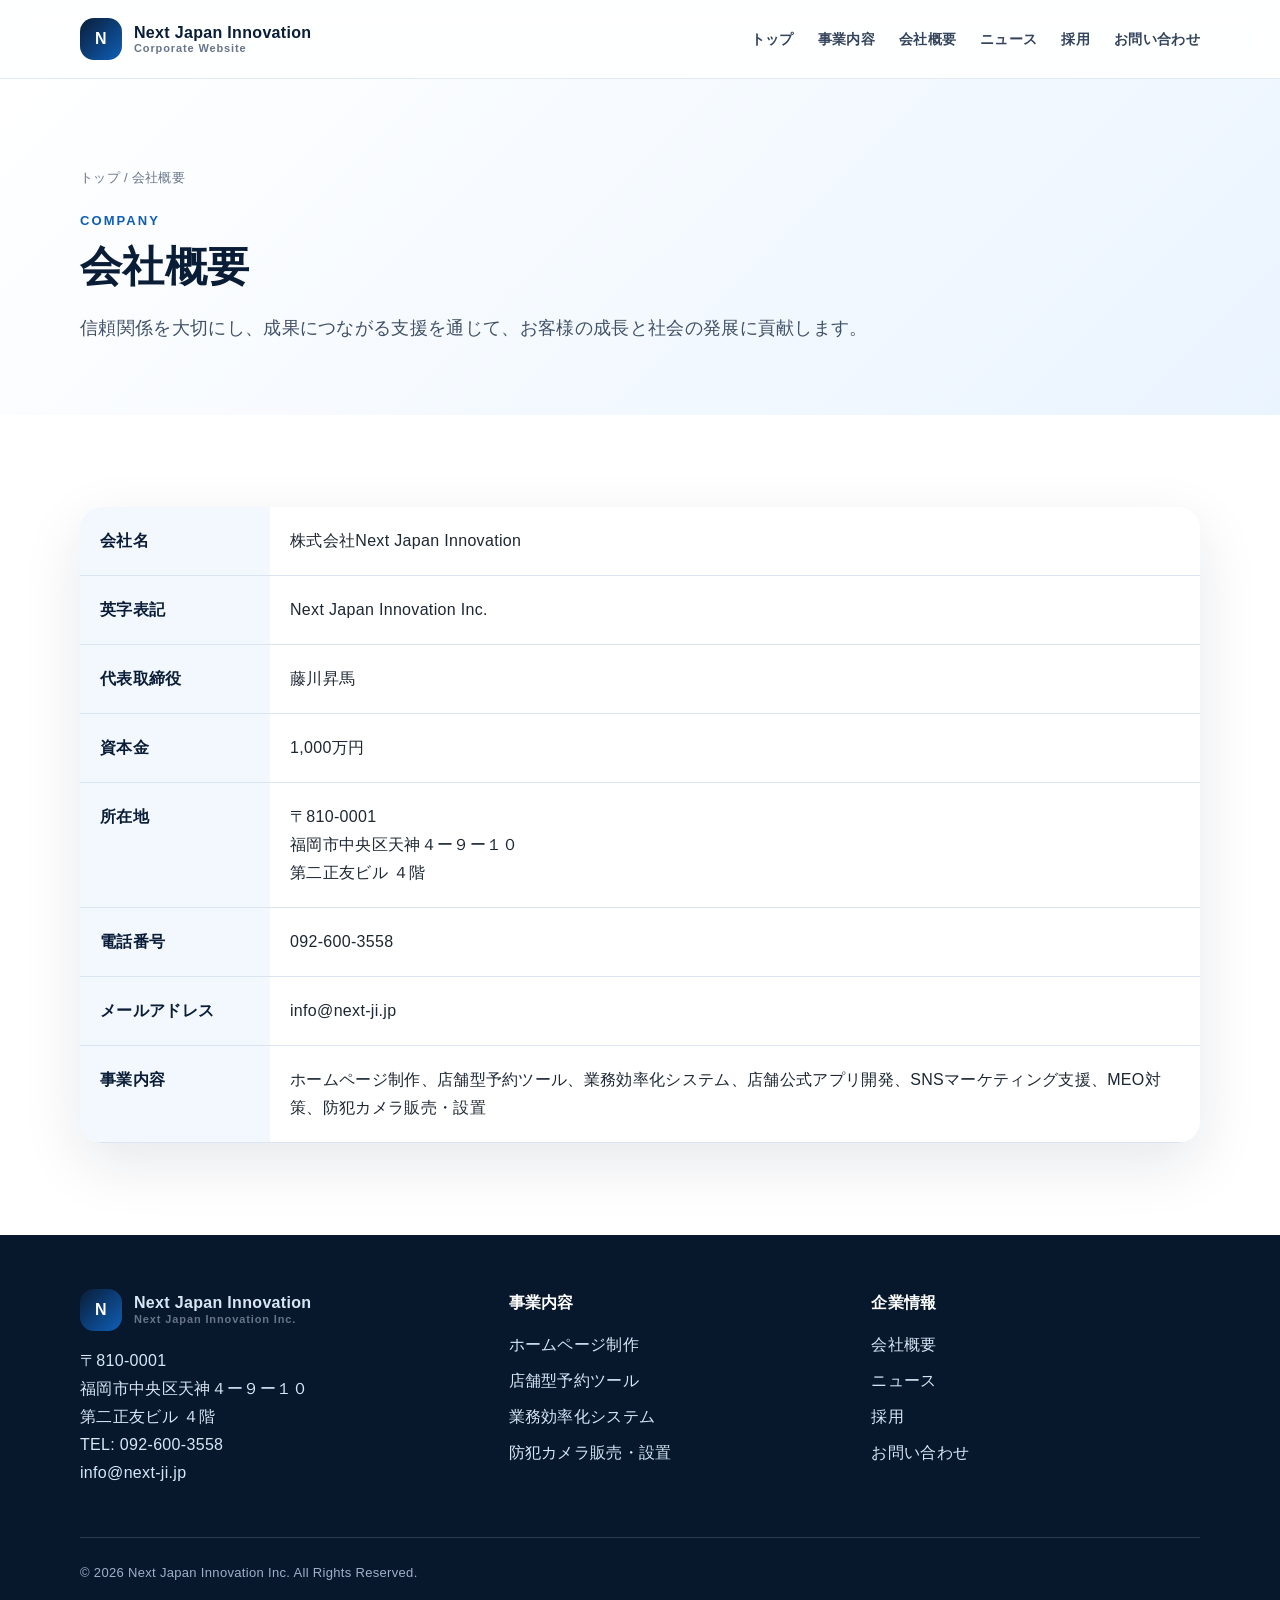
==== company.html @ 7e558f45 "Add files via upload" ====
<!doctype html><html lang="ja"><head><meta charset="utf-8"><meta name="viewport" content="width=device-width, initial-scale=1"><title>会社概要｜株式会社Next Japan Innovation</title><meta name="description" content="株式会社Next Japan Innovationの会社概要。所在地、代表者、資本金、連絡先。"><link rel="stylesheet" href="assets/style.css"></head><body><header class="header"><div class="container header-inner"><a class="logo" href="index.html"><span class="logo-mark">N</span><span>Next Japan Innovation<small>Corporate Website</small></span></a><nav class="nav"><a href="index.html">トップ</a><a href="services.html">事業内容</a><a href="company.html">会社概要</a><a href="news.html">ニュース</a><a href="recruit.html">採用</a><a href="contact.html">お問い合わせ</a></nav><button class="menu-btn">MENU</button></div></header><main>
<section class="page-hero"><div class="container"><div class="breadcrumb">トップ / 会社概要</div><p class="eyebrow">Company</p><h1 class="section-title">会社概要</h1><p class="lead">信頼関係を大切にし、成果につながる支援を通じて、お客様の成長と社会の発展に貢献します。</p></div></section>
<section class="section white"><div class="container"><table class="company-table"><tr><th>会社名</th><td>株式会社Next Japan Innovation</td></tr><tr><th>英字表記</th><td>Next Japan Innovation Inc.</td></tr><tr><th>代表取締役</th><td>藤川昇馬</td></tr><tr><th>資本金</th><td>1,000万円</td></tr><tr><th>所在地</th><td>〒810-0001<br>福岡市中央区天神４ー９ー１０<br>第二正友ビル ４階</td></tr><tr><th>電話番号</th><td>092-600-3558</td></tr><tr><th>メールアドレス</th><td>info@next-ji.jp</td></tr><tr><th>事業内容</th><td>ホームページ制作、店舗型予約ツール、業務効率化システム、店舗公式アプリ開発、SNSマーケティング支援、MEO対策、防犯カメラ販売・設置</td></tr></table></div></section>
</main><footer class="footer"><div class="container"><div class="footer-grid"><div><a class="logo" href="index.html"><span class="logo-mark">N</span><span>Next Japan Innovation<small>Next Japan Innovation Inc.</small></span></a><p>〒810-0001<br>福岡市中央区天神４ー９ー１０<br>第二正友ビル ４階<br>TEL: 092-600-3558<br>info@next-ji.jp</p></div><div><h4>事業内容</h4><ul><li><a href="services.html">ホームページ制作</a></li><li><a href="services.html">店舗型予約ツール</a></li><li><a href="services.html">業務効率化システム</a></li><li><a href="services.html">防犯カメラ販売・設置</a></li></ul></div><div><h4>企業情報</h4><ul><li><a href="company.html">会社概要</a></li><li><a href="news.html">ニュース</a></li><li><a href="recruit.html">採用</a></li><li><a href="contact.html">お問い合わせ</a></li></ul></div></div><div class="copyright">© 2026 Next Japan Innovation Inc. All Rights Reserved.</div></div></footer><script src="assets/script.js"></script></body></html>
---- assets/style.css ----
:root{
  --navy:#0a1d37;
  --blue:#0f5fb8;
  --sky:#eaf4ff;
  --text:#1d2733;
  --muted:#677489;
  --line:#dbe5f2;
  --white:#fff;
  --bg:#f7faff;
  --shadow:0 20px 60px rgba(10,29,55,.10);
  --radius:22px;
}
*{box-sizing:border-box}
html{scroll-behavior:smooth}
body{margin:0;font-family:-apple-system,BlinkMacSystemFont,"Noto Sans JP","Hiragino Sans","Yu Gothic",Meiryo,sans-serif;color:var(--text);background:var(--bg);line-height:1.75;letter-spacing:.02em}
a{color:inherit;text-decoration:none}img{max-width:100%;display:block}.container{width:min(1120px,calc(100% - 40px));margin:auto}.eyebrow{font-size:13px;font-weight:800;letter-spacing:.16em;text-transform:uppercase;color:var(--blue);margin:0 0 8px}.section-title{font-size:clamp(28px,4vw,42px);line-height:1.25;margin:0;color:var(--navy)}.lead{font-size:clamp(16px,2vw,18px);color:#405066;margin:20px 0 0}.btn{display:inline-flex;align-items:center;gap:10px;padding:14px 22px;border-radius:999px;font-weight:800;background:var(--navy);color:#fff;box-shadow:0 10px 30px rgba(10,29,55,.18);transition:.2s}.btn:hover{transform:translateY(-2px);box-shadow:0 14px 36px rgba(10,29,55,.24)}.btn.secondary{background:#fff;color:var(--navy);border:1px solid var(--line);box-shadow:none}.header{position:sticky;top:0;z-index:50;background:rgba(255,255,255,.88);backdrop-filter:blur(14px);border-bottom:1px solid rgba(219,229,242,.8)}.header-inner{height:78px;display:flex;align-items:center;justify-content:space-between}.logo{display:flex;align-items:center;gap:12px;font-weight:900;color:var(--navy);line-height:1.2}.logo-mark{width:42px;height:42px;border-radius:14px;background:linear-gradient(135deg,var(--navy),var(--blue));display:grid;place-items:center;color:#fff;font-weight:900}.logo small{display:block;color:var(--muted);font-size:11px;font-weight:700;letter-spacing:.08em}.nav{display:flex;align-items:center;gap:24px;font-size:14px;font-weight:800;color:#33445c}.nav a:hover{color:var(--blue)}.menu-btn{display:none;border:0;background:var(--navy);color:#fff;border-radius:12px;padding:10px 12px;font-weight:800}.hero{position:relative;overflow:hidden;background:radial-gradient(circle at 75% 10%,#d6ebff,transparent 34%),linear-gradient(120deg,#fff 0%,#f3f9ff 58%,#eaf4ff 100%)}.hero .container{min-height:680px;display:grid;grid-template-columns:1.05fr .95fr;align-items:center;gap:54px;padding:80px 0}.hero h1{font-size:clamp(38px,6vw,70px);line-height:1.08;margin:0;color:var(--navy);letter-spacing:.01em}.hero h1 span{color:var(--blue)}.hero-copy{font-size:18px;color:#405066;margin:24px 0 34px}.hero-actions{display:flex;gap:14px;flex-wrap:wrap}.hero-card{position:relative;min-height:430px;border-radius:34px;background:linear-gradient(145deg,rgba(255,255,255,.94),rgba(235,245,255,.9));border:1px solid rgba(255,255,255,.8);box-shadow:var(--shadow);padding:28px;overflow:hidden}.hero-card:before{content:"";position:absolute;right:-80px;top:-80px;width:260px;height:260px;border-radius:50%;background:linear-gradient(135deg,#83c7ff,#0f5fb8);opacity:.28}.hero-grid{position:relative;display:grid;grid-template-columns:1fr 1fr;gap:14px}.metric{background:#fff;border:1px solid var(--line);border-radius:20px;padding:20px;min-height:132px}.metric strong{display:block;font-size:30px;color:var(--navy);line-height:1}.metric span{display:block;margin-top:10px;color:var(--muted);font-size:13px}.visual-panel{position:absolute;left:28px;right:28px;bottom:28px;background:var(--navy);color:#fff;border-radius:24px;padding:22px}.visual-panel b{display:block;font-size:20px}.visual-panel p{margin:8px 0 0;color:#c8d8eb;font-size:14px}.section{padding:92px 0}.section.white{background:#fff}.two-col{display:grid;grid-template-columns:.9fr 1.1fr;gap:54px;align-items:start}.cards{display:grid;grid-template-columns:repeat(3,1fr);gap:20px;margin-top:38px}.card{background:#fff;border:1px solid var(--line);border-radius:var(--radius);padding:26px;box-shadow:0 12px 36px rgba(10,29,55,.06)}.card .icon{width:48px;height:48px;border-radius:16px;background:var(--sky);color:var(--blue);display:grid;place-items:center;font-weight:900;margin-bottom:18px}.card h3{margin:0 0 10px;color:var(--navy);font-size:20px}.card p{margin:0;color:#506078;font-size:15px}.card ul{padding-left:18px;margin:16px 0 0;color:#506078;font-size:14px}.service-card{display:flex;flex-direction:column;gap:16px}.service-top{height:152px;border-radius:18px;background:linear-gradient(135deg,#eaf4ff,#ffffff);border:1px solid var(--line);display:grid;place-items:center;color:var(--blue);font-size:42px;font-weight:900}.feature-list{display:grid;gap:16px;margin-top:28px}.feature{display:flex;gap:16px;background:#fff;border:1px solid var(--line);border-radius:18px;padding:18px}.check{flex:0 0 28px;width:28px;height:28px;border-radius:50%;background:var(--blue);color:#fff;display:grid;place-items:center;font-weight:900}.news-list{margin-top:34px;border-top:1px solid var(--line)}.news-item{display:grid;grid-template-columns:150px 120px 1fr;gap:18px;padding:22px 0;border-bottom:1px solid var(--line);align-items:center}.tag{display:inline-flex;justify-content:center;border:1px solid var(--line);border-radius:999px;padding:5px 12px;color:var(--blue);font-weight:800;font-size:12px}.company-table{width:100%;border-collapse:collapse;background:#fff;border-radius:var(--radius);overflow:hidden;box-shadow:var(--shadow)}.company-table th,.company-table td{padding:20px;border-bottom:1px solid var(--line);text-align:left;vertical-align:top}.company-table th{width:190px;background:#f3f8ff;color:var(--navy)}.cta{background:linear-gradient(135deg,var(--navy),#123f70);color:#fff;border-radius:34px;padding:50px;display:grid;grid-template-columns:1.4fr .6fr;gap:24px;align-items:center}.cta h2{margin:0;font-size:clamp(26px,4vw,40px);line-height:1.3}.cta p{margin:14px 0 0;color:#d7e5f5}.footer{background:#07182d;color:#d9e6f6;padding:54px 0 28px}.footer-grid{display:grid;grid-template-columns:1.2fr 1fr 1fr;gap:34px}.footer h4{color:#fff;margin:0 0 14px}.footer ul{list-style:none;padding:0;margin:0;display:grid;gap:8px}.footer a{color:#d9e6f6}.copyright{border-top:1px solid rgba(255,255,255,.14);margin-top:34px;padding-top:24px;color:#9db1c9;font-size:13px}.page-hero{background:linear-gradient(135deg,#fff,#eaf4ff);padding:88px 0 70px}.breadcrumb{font-size:13px;color:var(--muted);margin-bottom:20px}.form{background:#fff;border:1px solid var(--line);border-radius:var(--radius);padding:30px;box-shadow:var(--shadow)}.form-grid{display:grid;gap:18px}.field label{display:block;font-weight:800;margin-bottom:8px;color:var(--navy)}.field input,.field textarea,.field select{width:100%;border:1px solid var(--line);border-radius:14px;padding:14px 16px;font:inherit;background:#fbfdff}.field textarea{min-height:160px;resize:vertical}.submit{border:0;cursor:pointer}.notice{background:#fff8e6;border:1px solid #f3d488;border-radius:16px;padding:16px;color:#6d5300}.recruit-box{background:#fff;border:1px solid var(--line);border-radius:var(--radius);padding:30px;box-shadow:var(--shadow)}
@media(max-width:900px){.nav{display:none;position:absolute;left:20px;right:20px;top:78px;background:#fff;border:1px solid var(--line);border-radius:18px;padding:20px;box-shadow:var(--shadow);flex-direction:column;align-items:flex-start}.nav.open{display:flex}.menu-btn{display:block}.hero .container,.two-col,.cta{grid-template-columns:1fr}.hero .container{min-height:auto;padding:54px 0}.cards{grid-template-columns:1fr}.news-item{grid-template-columns:1fr;gap:8px}.footer-grid{grid-template-columns:1fr}.company-table th,.company-table td{display:block;width:100%}.company-table th{border-bottom:0}.cta{padding:34px}.hero-card{min-height:500px}.header-inner{height:72px}.nav{top:72px}}
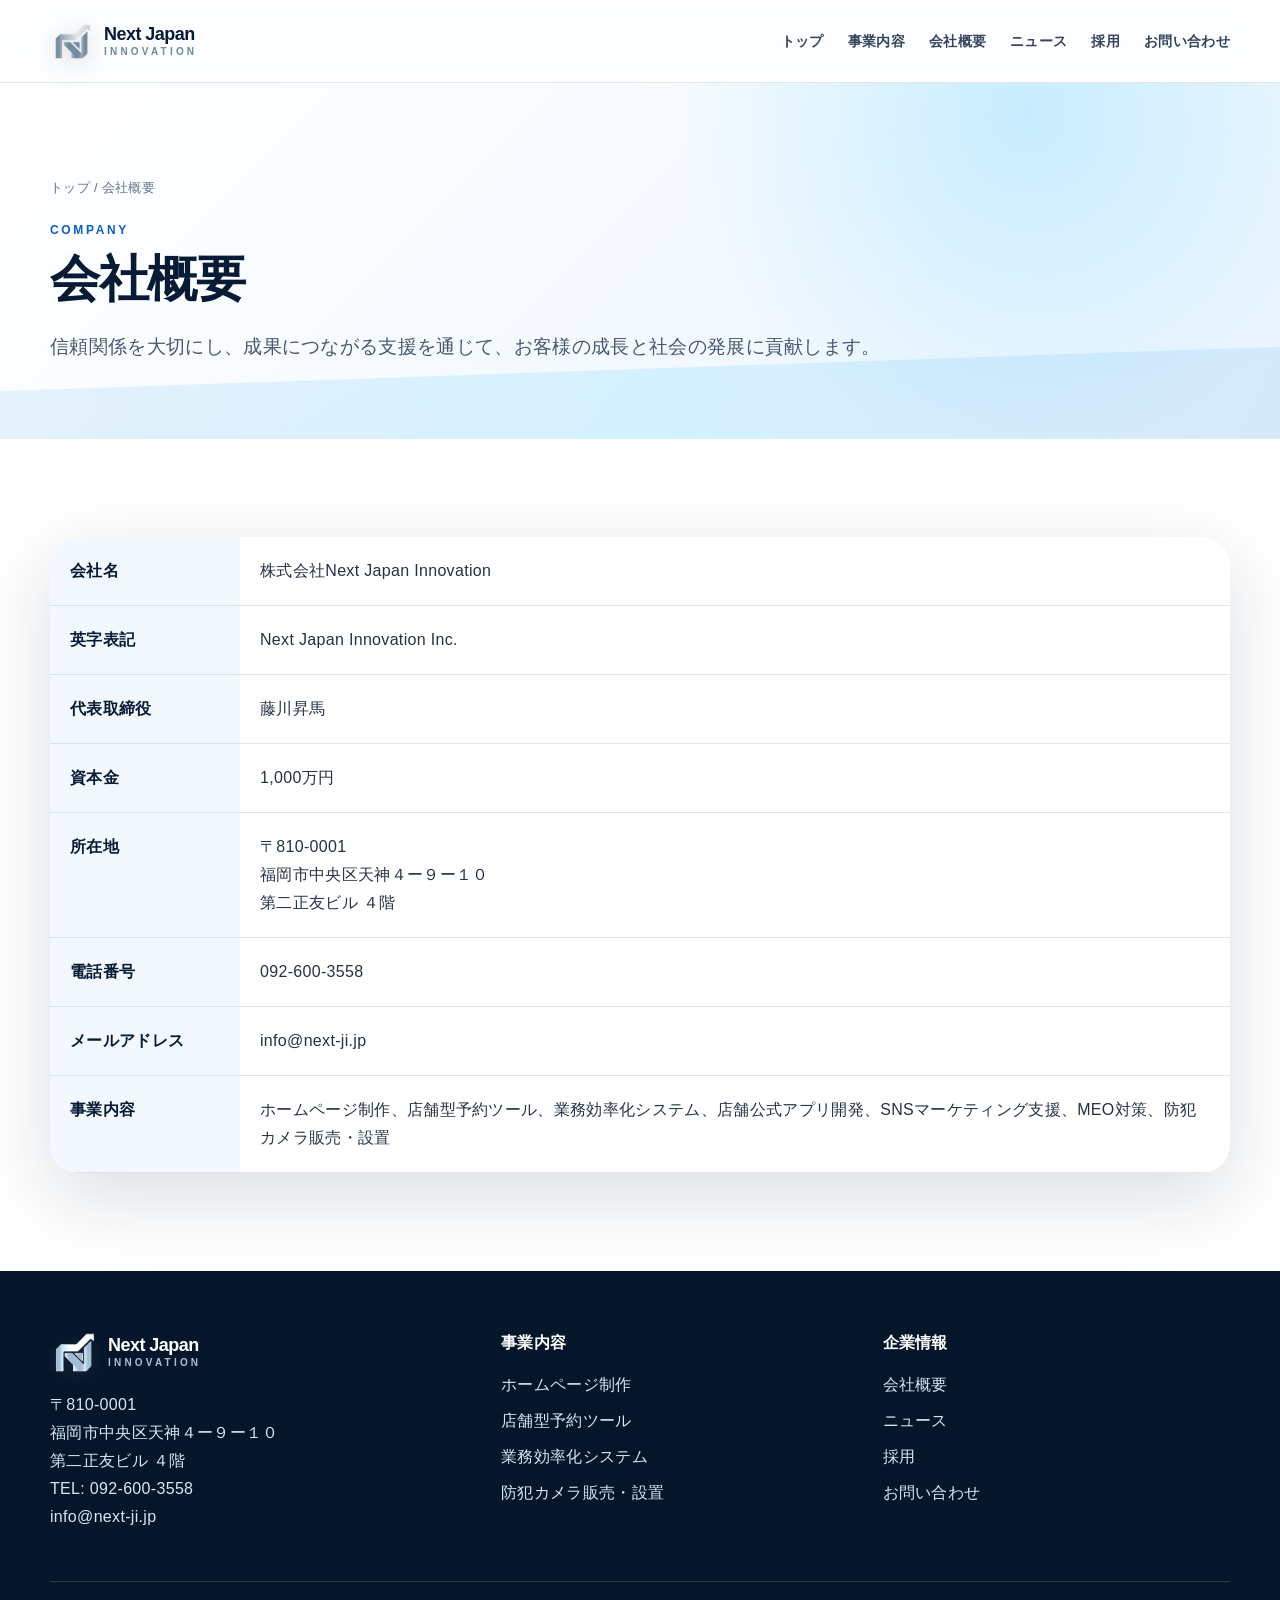
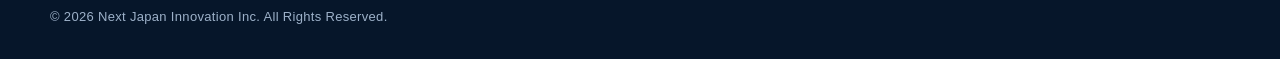
==== commit 65124be8: "Add files via upload" ====
--- a/company.html
+++ b/company.html
@@ -1,4 +1,4 @@
-<!doctype html><html lang="ja"><head><meta charset="utf-8"><meta name="viewport" content="width=device-width, initial-scale=1"><title>会社概要｜株式会社Next Japan Innovation</title><meta name="description" content="株式会社Next Japan Innovationの会社概要。所在地、代表者、資本金、連絡先。"><link rel="stylesheet" href="assets/style.css"></head><body><header class="header"><div class="container header-inner"><a class="logo" href="index.html"><span class="logo-mark">N</span><span>Next Japan Innovation<small>Corporate Website</small></span></a><nav class="nav"><a href="index.html">トップ</a><a href="services.html">事業内容</a><a href="company.html">会社概要</a><a href="news.html">ニュース</a><a href="recruit.html">採用</a><a href="contact.html">お問い合わせ</a></nav><button class="menu-btn">MENU</button></div></header><main>
+<!doctype html><html lang="ja"><head><meta charset="utf-8"><meta name="viewport" content="width=device-width, initial-scale=1"><title>会社概要｜株式会社Next Japan Innovation</title><meta name="description" content="株式会社Next Japan Innovationの会社概要。所在地、代表者、資本金、連絡先。"><link rel="stylesheet" href="assets/style.css"></head><body><header class="header"><div class="container header-inner"><a class="logo" href="index.html" aria-label="Next Japan Innovation"><img class="logo-img" src="assets/nextji-mark.png" alt=""><span class="brand-name">Next Japan<small>INNOVATION</small></span></a><nav class="nav"><a href="index.html">トップ</a><a href="services.html">事業内容</a><a href="company.html">会社概要</a><a href="news.html">ニュース</a><a href="recruit.html">採用</a><a href="contact.html">お問い合わせ</a></nav><button class="menu-btn">MENU</button></div></header><main>
 <section class="page-hero"><div class="container"><div class="breadcrumb">トップ / 会社概要</div><p class="eyebrow">Company</p><h1 class="section-title">会社概要</h1><p class="lead">信頼関係を大切にし、成果につながる支援を通じて、お客様の成長と社会の発展に貢献します。</p></div></section>
 <section class="section white"><div class="container"><table class="company-table"><tr><th>会社名</th><td>株式会社Next Japan Innovation</td></tr><tr><th>英字表記</th><td>Next Japan Innovation Inc.</td></tr><tr><th>代表取締役</th><td>藤川昇馬</td></tr><tr><th>資本金</th><td>1,000万円</td></tr><tr><th>所在地</th><td>〒810-0001<br>福岡市中央区天神４ー９ー１０<br>第二正友ビル ４階</td></tr><tr><th>電話番号</th><td>092-600-3558</td></tr><tr><th>メールアドレス</th><td>info@next-ji.jp</td></tr><tr><th>事業内容</th><td>ホームページ制作、店舗型予約ツール、業務効率化システム、店舗公式アプリ開発、SNSマーケティング支援、MEO対策、防犯カメラ販売・設置</td></tr></table></div></section>
-</main><footer class="footer"><div class="container"><div class="footer-grid"><div><a class="logo" href="index.html"><span class="logo-mark">N</span><span>Next Japan Innovation<small>Next Japan Innovation Inc.</small></span></a><p>〒810-0001<br>福岡市中央区天神４ー９ー１０<br>第二正友ビル ４階<br>TEL: 092-600-3558<br>info@next-ji.jp</p></div><div><h4>事業内容</h4><ul><li><a href="services.html">ホームページ制作</a></li><li><a href="services.html">店舗型予約ツール</a></li><li><a href="services.html">業務効率化システム</a></li><li><a href="services.html">防犯カメラ販売・設置</a></li></ul></div><div><h4>企業情報</h4><ul><li><a href="company.html">会社概要</a></li><li><a href="news.html">ニュース</a></li><li><a href="recruit.html">採用</a></li><li><a href="contact.html">お問い合わせ</a></li></ul></div></div><div class="copyright">© 2026 Next Japan Innovation Inc. All Rights Reserved.</div></div></footer><script src="assets/script.js"></script></body></html>+</main><footer class="footer"><div class="container"><div class="footer-grid"><div><a class="logo" href="index.html" aria-label="Next Japan Innovation"><img class="logo-img" src="assets/nextji-mark.png" alt=""><span class="brand-name">Next Japan<small>INNOVATION</small></span></a><p>〒810-0001<br>福岡市中央区天神４ー９ー１０<br>第二正友ビル ４階<br>TEL: 092-600-3558<br>info@next-ji.jp</p></div><div><h4>事業内容</h4><ul><li><a href="services.html">ホームページ制作</a></li><li><a href="services.html">店舗型予約ツール</a></li><li><a href="services.html">業務効率化システム</a></li><li><a href="services.html">防犯カメラ販売・設置</a></li></ul></div><div><h4>企業情報</h4><ul><li><a href="company.html">会社概要</a></li><li><a href="news.html">ニュース</a></li><li><a href="recruit.html">採用</a></li><li><a href="contact.html">お問い合わせ</a></li></ul></div></div><div class="copyright">© 2026 Next Japan Innovation Inc. All Rights Reserved.</div></div></footer><script src="assets/script.js"></script></body></html>
--- a/assets/style.css
+++ b/assets/style.css
@@ -1,17 +1,24 @@
 :root{
-  --navy:#0a1d37;
-  --blue:#0f5fb8;
-  --sky:#eaf4ff;
-  --text:#1d2733;
-  --muted:#677489;
-  --line:#dbe5f2;
+  --ink:#071b35;
+  --ink-2:#0b2b52;
+  --blue:#0e5fb8;
+  --cyan:#67d4ff;
+  --silver:#8ea4b6;
   --white:#fff;
-  --bg:#f7faff;
-  --shadow:0 20px 60px rgba(10,29,55,.10);
-  --radius:22px;
+  --text:#243244;
+  --muted:#64758a;
+  --line:rgba(128,154,180,.24);
+  --bg:#f5f8fc;
+  --glass:rgba(255,255,255,.72);
+  --shadow:0 24px 80px rgba(7,27,53,.15);
+  --radius:28px;
 }
 *{box-sizing:border-box}
 html{scroll-behavior:smooth}
-body{margin:0;font-family:-apple-system,BlinkMacSystemFont,"Noto Sans JP","Hiragino Sans","Yu Gothic",Meiryo,sans-serif;color:var(--text);background:var(--bg);line-height:1.75;letter-spacing:.02em}
-a{color:inherit;text-decoration:none}img{max-width:100%;display:block}.container{width:min(1120px,calc(100% - 40px));margin:auto}.eyebrow{font-size:13px;font-weight:800;letter-spacing:.16em;text-transform:uppercase;color:var(--blue);margin:0 0 8px}.section-title{font-size:clamp(28px,4vw,42px);line-height:1.25;margin:0;color:var(--navy)}.lead{font-size:clamp(16px,2vw,18px);color:#405066;margin:20px 0 0}.btn{display:inline-flex;align-items:center;gap:10px;padding:14px 22px;border-radius:999px;font-weight:800;background:var(--navy);color:#fff;box-shadow:0 10px 30px rgba(10,29,55,.18);transition:.2s}.btn:hover{transform:translateY(-2px);box-shadow:0 14px 36px rgba(10,29,55,.24)}.btn.secondary{background:#fff;color:var(--navy);border:1px solid var(--line);box-shadow:none}.header{position:sticky;top:0;z-index:50;background:rgba(255,255,255,.88);backdrop-filter:blur(14px);border-bottom:1px solid rgba(219,229,242,.8)}.header-inner{height:78px;display:flex;align-items:center;justify-content:space-between}.logo{display:flex;align-items:center;gap:12px;font-weight:900;color:var(--navy);line-height:1.2}.logo-mark{width:42px;height:42px;border-radius:14px;background:linear-gradient(135deg,var(--navy),var(--blue));display:grid;place-items:center;color:#fff;font-weight:900}.logo small{display:block;color:var(--muted);font-size:11px;font-weight:700;letter-spacing:.08em}.nav{display:flex;align-items:center;gap:24px;font-size:14px;font-weight:800;color:#33445c}.nav a:hover{color:var(--blue)}.menu-btn{display:none;border:0;background:var(--navy);color:#fff;border-radius:12px;padding:10px 12px;font-weight:800}.hero{position:relative;overflow:hidden;background:radial-gradient(circle at 75% 10%,#d6ebff,transparent 34%),linear-gradient(120deg,#fff 0%,#f3f9ff 58%,#eaf4ff 100%)}.hero .container{min-height:680px;display:grid;grid-template-columns:1.05fr .95fr;align-items:center;gap:54px;padding:80px 0}.hero h1{font-size:clamp(38px,6vw,70px);line-height:1.08;margin:0;color:var(--navy);letter-spacing:.01em}.hero h1 span{color:var(--blue)}.hero-copy{font-size:18px;color:#405066;margin:24px 0 34px}.hero-actions{display:flex;gap:14px;flex-wrap:wrap}.hero-card{position:relative;min-height:430px;border-radius:34px;background:linear-gradient(145deg,rgba(255,255,255,.94),rgba(235,245,255,.9));border:1px solid rgba(255,255,255,.8);box-shadow:var(--shadow);padding:28px;overflow:hidden}.hero-card:before{content:"";position:absolute;right:-80px;top:-80px;width:260px;height:260px;border-radius:50%;background:linear-gradient(135deg,#83c7ff,#0f5fb8);opacity:.28}.hero-grid{position:relative;display:grid;grid-template-columns:1fr 1fr;gap:14px}.metric{background:#fff;border:1px solid var(--line);border-radius:20px;padding:20px;min-height:132px}.metric strong{display:block;font-size:30px;color:var(--navy);line-height:1}.metric span{display:block;margin-top:10px;color:var(--muted);font-size:13px}.visual-panel{position:absolute;left:28px;right:28px;bottom:28px;background:var(--navy);color:#fff;border-radius:24px;padding:22px}.visual-panel b{display:block;font-size:20px}.visual-panel p{margin:8px 0 0;color:#c8d8eb;font-size:14px}.section{padding:92px 0}.section.white{background:#fff}.two-col{display:grid;grid-template-columns:.9fr 1.1fr;gap:54px;align-items:start}.cards{display:grid;grid-template-columns:repeat(3,1fr);gap:20px;margin-top:38px}.card{background:#fff;border:1px solid var(--line);border-radius:var(--radius);padding:26px;box-shadow:0 12px 36px rgba(10,29,55,.06)}.card .icon{width:48px;height:48px;border-radius:16px;background:var(--sky);color:var(--blue);display:grid;place-items:center;font-weight:900;margin-bottom:18px}.card h3{margin:0 0 10px;color:var(--navy);font-size:20px}.card p{margin:0;color:#506078;font-size:15px}.card ul{padding-left:18px;margin:16px 0 0;color:#506078;font-size:14px}.service-card{display:flex;flex-direction:column;gap:16px}.service-top{height:152px;border-radius:18px;background:linear-gradient(135deg,#eaf4ff,#ffffff);border:1px solid var(--line);display:grid;place-items:center;color:var(--blue);font-size:42px;font-weight:900}.feature-list{display:grid;gap:16px;margin-top:28px}.feature{display:flex;gap:16px;background:#fff;border:1px solid var(--line);border-radius:18px;padding:18px}.check{flex:0 0 28px;width:28px;height:28px;border-radius:50%;background:var(--blue);color:#fff;display:grid;place-items:center;font-weight:900}.news-list{margin-top:34px;border-top:1px solid var(--line)}.news-item{display:grid;grid-template-columns:150px 120px 1fr;gap:18px;padding:22px 0;border-bottom:1px solid var(--line);align-items:center}.tag{display:inline-flex;justify-content:center;border:1px solid var(--line);border-radius:999px;padding:5px 12px;color:var(--blue);font-weight:800;font-size:12px}.company-table{width:100%;border-collapse:collapse;background:#fff;border-radius:var(--radius);overflow:hidden;box-shadow:var(--shadow)}.company-table th,.company-table td{padding:20px;border-bottom:1px solid var(--line);text-align:left;vertical-align:top}.company-table th{width:190px;background:#f3f8ff;color:var(--navy)}.cta{background:linear-gradient(135deg,var(--navy),#123f70);color:#fff;border-radius:34px;padding:50px;display:grid;grid-template-columns:1.4fr .6fr;gap:24px;align-items:center}.cta h2{margin:0;font-size:clamp(26px,4vw,40px);line-height:1.3}.cta p{margin:14px 0 0;color:#d7e5f5}.footer{background:#07182d;color:#d9e6f6;padding:54px 0 28px}.footer-grid{display:grid;grid-template-columns:1.2fr 1fr 1fr;gap:34px}.footer h4{color:#fff;margin:0 0 14px}.footer ul{list-style:none;padding:0;margin:0;display:grid;gap:8px}.footer a{color:#d9e6f6}.copyright{border-top:1px solid rgba(255,255,255,.14);margin-top:34px;padding-top:24px;color:#9db1c9;font-size:13px}.page-hero{background:linear-gradient(135deg,#fff,#eaf4ff);padding:88px 0 70px}.breadcrumb{font-size:13px;color:var(--muted);margin-bottom:20px}.form{background:#fff;border:1px solid var(--line);border-radius:var(--radius);padding:30px;box-shadow:var(--shadow)}.form-grid{display:grid;gap:18px}.field label{display:block;font-weight:800;margin-bottom:8px;color:var(--navy)}.field input,.field textarea,.field select{width:100%;border:1px solid var(--line);border-radius:14px;padding:14px 16px;font:inherit;background:#fbfdff}.field textarea{min-height:160px;resize:vertical}.submit{border:0;cursor:pointer}.notice{background:#fff8e6;border:1px solid #f3d488;border-radius:16px;padding:16px;color:#6d5300}.recruit-box{background:#fff;border:1px solid var(--line);border-radius:var(--radius);padding:30px;box-shadow:var(--shadow)}
-@media(max-width:900px){.nav{display:none;position:absolute;left:20px;right:20px;top:78px;background:#fff;border:1px solid var(--line);border-radius:18px;padding:20px;box-shadow:var(--shadow);flex-direction:column;align-items:flex-start}.nav.open{display:flex}.menu-btn{display:block}.hero .container,.two-col,.cta{grid-template-columns:1fr}.hero .container{min-height:auto;padding:54px 0}.cards{grid-template-columns:1fr}.news-item{grid-template-columns:1fr;gap:8px}.footer-grid{grid-template-columns:1fr}.company-table th,.company-table td{display:block;width:100%}.company-table th{border-bottom:0}.cta{padding:34px}.hero-card{min-height:500px}.header-inner{height:72px}.nav{top:72px}}
+body{margin:0;font-family:-apple-system,BlinkMacSystemFont,"Noto Sans JP","Hiragino Sans","Yu Gothic",Meiryo,sans-serif;color:var(--text);background:var(--bg);line-height:1.75;letter-spacing:.02em;overflow-x:hidden}
+a{color:inherit;text-decoration:none}img{max-width:100%;display:block}.container{width:min(1180px,calc(100% - 40px));margin:auto}.eyebrow{font-size:12px;font-weight:900;letter-spacing:.22em;text-transform:uppercase;color:var(--blue);margin:0 0 10px}.section-title{font-size:clamp(30px,4.6vw,50px);line-height:1.14;margin:0;color:var(--ink);letter-spacing:-.03em}.lead{font-size:clamp(16px,2vw,19px);color:#46586f;margin:22px 0 0}.btn{position:relative;display:inline-flex;align-items:center;justify-content:center;gap:10px;padding:15px 24px;border-radius:999px;font-weight:900;background:linear-gradient(135deg,var(--ink),#0d4e93);color:#fff;box-shadow:0 16px 42px rgba(7,27,53,.24);transition:.25s;overflow:hidden}.btn:after{content:"";position:absolute;inset:0;background:linear-gradient(110deg,transparent 0%,rgba(255,255,255,.32) 45%,transparent 68%);transform:translateX(-120%);transition:.5s}.btn:hover{transform:translateY(-3px);box-shadow:0 22px 52px rgba(7,27,53,.32)}.btn:hover:after{transform:translateX(120%)}.btn.secondary{background:rgba(255,255,255,.9);color:var(--ink);border:1px solid var(--line);box-shadow:none}.header{position:sticky;top:0;z-index:50;background:rgba(255,255,255,.76);backdrop-filter:blur(18px);border-bottom:1px solid var(--line)}.header-inner{height:82px;display:flex;align-items:center;justify-content:space-between}.logo{display:flex;align-items:center;gap:12px;font-weight:900;color:var(--ink);line-height:1.12}.logo-img{width:154px;height:auto;object-fit:contain}.footer .logo-img{width:190px;filter:brightness(1.7) saturate(.7)}.nav{display:flex;align-items:center;gap:24px;font-size:14px;font-weight:900;color:#33445c}.nav a{position:relative}.nav a:after{content:"";position:absolute;left:0;right:0;bottom:-8px;height:2px;background:linear-gradient(90deg,var(--blue),var(--cyan));transform:scaleX(0);transform-origin:left;transition:.2s}.nav a:hover{color:var(--blue)}.nav a:hover:after{transform:scaleX(1)}.menu-btn{display:none;border:0;background:var(--ink);color:#fff;border-radius:14px;padding:10px 13px;font-weight:900}.hero{position:relative;overflow:hidden;min-height:720px;background:radial-gradient(circle at 78% 12%,rgba(103,212,255,.35),transparent 28%),radial-gradient(circle at 16% 20%,rgba(14,95,184,.16),transparent 32%),linear-gradient(125deg,#fff 0%,#f7fbff 42%,#eaf4fb 100%)}.hero:before{content:"";position:absolute;inset:-20%;background:linear-gradient(115deg,transparent 0%,rgba(255,255,255,.0) 35%,rgba(255,255,255,.75) 48%,rgba(255,255,255,0) 62%,transparent 100%);animation:heroShine 8s linear infinite}.hero:after{content:"";position:absolute;left:0;right:0;bottom:0;height:160px;background:linear-gradient(0deg,var(--bg),transparent)}.hero .container{position:relative;z-index:2;min-height:720px;display:grid;grid-template-columns:1.02fr .98fr;align-items:center;gap:58px;padding:84px 0}.hero h1{font-size:clamp(42px,7vw,82px);line-height:1.02;margin:0;color:var(--ink);letter-spacing:-.055em}.hero h1 span{display:inline-block;background:linear-gradient(90deg,var(--blue),#283d58 55%,var(--silver));-webkit-background-clip:text;background-clip:text;color:transparent}.hero-copy{font-size:18px;color:#46586f;margin:26px 0 34px;max-width:650px}.hero-actions{display:flex;gap:14px;flex-wrap:wrap}.hero-badges{display:flex;flex-wrap:wrap;gap:10px;margin-top:24px}.hero-badges span{padding:8px 12px;border:1px solid var(--line);border-radius:999px;background:rgba(255,255,255,.68);font-size:12px;font-weight:900;color:#38516b}.motion-stage{position:relative;min-height:520px;border-radius:42px;background:linear-gradient(145deg,rgba(255,255,255,.78),rgba(225,237,248,.62));border:1px solid rgba(255,255,255,.85);box-shadow:var(--shadow);overflow:hidden;transform-style:preserve-3d}.motion-stage .orb{position:absolute;border-radius:50%;filter:blur(.2px);opacity:.84;animation:float 7s ease-in-out infinite}.orb.o1{width:210px;height:210px;right:28px;top:30px;background:radial-gradient(circle at 35% 30%,#fff,var(--cyan) 32%,var(--blue) 72%)}.orb.o2{width:120px;height:120px;left:50px;bottom:112px;background:radial-gradient(circle at 30% 25%,#fff,#b9d4e7 38%,#6e879a 78%);animation-delay:-2.8s}.orb.o3{width:78px;height:78px;left:36%;top:72px;background:radial-gradient(circle at 30% 25%,#fff,#8fe6ff 35%,#1d6db8 78%);animation-delay:-4.2s}.wireframe{position:absolute;inset:34px;border-radius:34px;background:linear-gradient(180deg,rgba(7,27,53,.96),rgba(11,43,82,.94));overflow:hidden;color:#fff}.wireframe:before{content:"";position:absolute;inset:0;background:linear-gradient(rgba(255,255,255,.055) 1px,transparent 1px),linear-gradient(90deg,rgba(255,255,255,.055) 1px,transparent 1px);background-size:44px 44px;mask-image:linear-gradient(180deg,#000,transparent 88%)}.wireline{position:absolute;height:2px;width:130%;left:-15%;background:linear-gradient(90deg,transparent,var(--cyan),transparent);animation:sweep 3.8s linear infinite}.wireline.l1{top:28%;animation-delay:-.8s}.wireline.l2{top:54%;animation-delay:-2s}.wireline.l3{top:78%;animation-delay:-3s}.dashboard{position:absolute;left:42px;right:42px;bottom:42px;display:grid;grid-template-columns:1fr 1fr;gap:14px}.dash-card{padding:18px;border-radius:20px;background:rgba(255,255,255,.11);border:1px solid rgba(255,255,255,.18);backdrop-filter:blur(12px)}.dash-card b{display:block;font-size:26px;line-height:1}.dash-card span{font-size:12px;color:#d3e5f8}.video-label{position:absolute;left:42px;top:42px;display:flex;align-items:center;gap:10px;color:#d8eaff;font-size:13px;font-weight:900}.play-dot{width:11px;height:11px;border-radius:50%;background:#67d4ff;box-shadow:0 0 0 8px rgba(103,212,255,.15);animation:pulse 1.8s ease-in-out infinite}.brand-watermark{position:absolute;left:50%;top:50%;transform:translate(-50%,-50%);width:min(76%,410px);opacity:.14;filter:grayscale(.25);animation:logoDrift 8s ease-in-out infinite}.section{position:relative;padding:98px 0}.section.white{background:#fff}.section.dark{background:linear-gradient(135deg,#071b35,#0d315d);color:#fff;overflow:hidden}.section.dark .section-title,.section.dark .lead,.section.dark .eyebrow{color:#fff}.two-col{display:grid;grid-template-columns:.9fr 1.1fr;gap:58px;align-items:start}.cards{display:grid;grid-template-columns:repeat(3,1fr);gap:22px;margin-top:42px}.card{position:relative;background:rgba(255,255,255,.86);border:1px solid var(--line);border-radius:var(--radius);padding:28px;box-shadow:0 16px 44px rgba(7,27,53,.07);overflow:hidden;transition:.25s}.card:before{content:"";position:absolute;left:0;top:0;right:0;height:4px;background:linear-gradient(90deg,var(--blue),var(--cyan));transform:scaleX(0);transform-origin:left;transition:.25s}.card:hover{transform:translateY(-6px);box-shadow:0 24px 70px rgba(7,27,53,.12)}.card:hover:before{transform:scaleX(1)}.card .icon{width:48px;height:48px;border-radius:16px;background:rgba(14,95,184,.1);color:var(--blue);display:grid;place-items:center;font-weight:900;margin-bottom:18px}.card h3{margin:0 0 10px;color:var(--ink);font-size:21px}.card p{margin:0;color:#506078;font-size:15px}.card ul{padding-left:18px;margin:16px 0 0;color:#506078;font-size:14px}.service-card{display:flex;flex-direction:column;gap:16px}.service-top{height:160px;border-radius:22px;background:radial-gradient(circle at 72% 20%,rgba(103,212,255,.28),transparent 34%),linear-gradient(135deg,#eef7ff,#ffffff);border:1px solid var(--line);display:grid;place-items:center;color:var(--blue);font-size:42px;font-weight:950;letter-spacing:-.06em}.feature-list{display:grid;gap:16px;margin-top:28px}.feature{display:flex;gap:16px;background:#fff;border:1px solid var(--line);border-radius:20px;padding:20px}.check{flex:0 0 30px;width:30px;height:30px;border-radius:50%;background:linear-gradient(135deg,var(--blue),var(--cyan));color:#fff;display:grid;place-items:center;font-weight:900}.news-list{margin-top:34px;border-top:1px solid var(--line)}.news-item{display:grid;grid-template-columns:150px 120px 1fr;gap:18px;padding:22px 0;border-bottom:1px solid var(--line);align-items:center}.tag{display:inline-flex;justify-content:center;border:1px solid var(--line);border-radius:999px;padding:5px 12px;color:var(--blue);font-weight:900;font-size:12px}.company-table{width:100%;border-collapse:collapse;background:#fff;border-radius:var(--radius);overflow:hidden;box-shadow:var(--shadow)}.company-table th,.company-table td{padding:20px;border-bottom:1px solid var(--line);text-align:left;vertical-align:top}.company-table th{width:190px;background:#f3f8ff;color:var(--ink)}.cta{position:relative;background:linear-gradient(135deg,var(--ink),#123f70);color:#fff;border-radius:38px;padding:54px;display:grid;grid-template-columns:1.4fr .6fr;gap:24px;align-items:center;overflow:hidden}.cta:before{content:"";position:absolute;right:-120px;top:-120px;width:330px;height:330px;border-radius:50%;background:radial-gradient(circle,#67d4ff,transparent 70%);opacity:.32;animation:float 7s ease-in-out infinite}.cta>*{position:relative}.cta h2{margin:0;font-size:clamp(27px,4vw,42px);line-height:1.25}.cta p{margin:14px 0 0;color:#d7e5f5}.footer{background:#06162a;color:#d9e6f6;padding:58px 0 30px}.footer-grid{display:grid;grid-template-columns:1.2fr 1fr 1fr;gap:34px}.footer h4{color:#fff;margin:0 0 14px}.footer ul{list-style:none;padding:0;margin:0;display:grid;gap:8px}.footer a{color:#d9e6f6}.copyright{border-top:1px solid rgba(255,255,255,.14);margin-top:34px;padding-top:24px;color:#9db1c9;font-size:13px}.page-hero{position:relative;overflow:hidden;background:radial-gradient(circle at 80% 8%,rgba(103,212,255,.3),transparent 32%),linear-gradient(135deg,#fff,#eaf4ff);padding:94px 0 76px}.page-hero:after{content:"";position:absolute;inset:auto -20% -90px -20%;height:160px;background:linear-gradient(90deg,rgba(14,95,184,.08),rgba(103,212,255,.22),rgba(14,95,184,.08));transform:rotate(-2deg)}.breadcrumb{font-size:13px;color:var(--muted);margin-bottom:20px}.form{background:#fff;border:1px solid var(--line);border-radius:var(--radius);padding:32px;box-shadow:var(--shadow)}.form-grid{display:grid;gap:18px}.field label{display:block;font-weight:900;margin-bottom:8px;color:var(--ink)}.field input,.field textarea,.field select{width:100%;border:1px solid var(--line);border-radius:15px;padding:14px 16px;font:inherit;background:#fbfdff}.field textarea{min-height:160px;resize:vertical}.submit{border:0;cursor:pointer}.notice{background:#fff8e6;border:1px solid #f3d488;border-radius:16px;padding:16px;color:#6d5300}.recruit-box{background:#fff;border:1px solid var(--line);border-radius:var(--radius);padding:32px;box-shadow:var(--shadow)}.reveal{opacity:0;transform:translateY(24px);transition:opacity .75s ease,transform .75s ease}.reveal.in{opacity:1;transform:none}
+@keyframes heroShine{0%{transform:translateX(-42%)}100%{transform:translateX(42%)}}@keyframes float{0%,100%{transform:translate3d(0,0,0)}50%{transform:translate3d(0,-18px,0)}}@keyframes sweep{0%{transform:translateX(-70%) rotate(-8deg)}100%{transform:translateX(70%) rotate(-8deg)}}@keyframes pulse{0%,100%{transform:scale(1);opacity:1}50%{transform:scale(.7);opacity:.55}}@keyframes logoDrift{0%,100%{transform:translate(-50%,-50%) scale(1)}50%{transform:translate(-50%,-53%) scale(1.03)}}
+@media(max-width:980px){.nav{display:none;position:absolute;left:20px;right:20px;top:82px;background:#fff;border:1px solid var(--line);border-radius:20px;padding:20px;box-shadow:var(--shadow);flex-direction:column;align-items:flex-start}.nav.open{display:flex}.menu-btn{display:block}.hero .container,.two-col,.cta{grid-template-columns:1fr}.hero .container{min-height:auto;padding:58px 0}.hero{min-height:auto}.cards{grid-template-columns:1fr}.news-item{grid-template-columns:1fr;gap:8px}.footer-grid{grid-template-columns:1fr}.company-table th,.company-table td{display:block;width:100%}.company-table th{border-bottom:0}.cta{padding:36px}.motion-stage{min-height:500px}.header-inner{height:74px}.nav{top:74px}.logo-img{width:132px}.dashboard{grid-template-columns:1fr;left:28px;right:28px}.wireframe{inset:24px}}
+@media(max-width:560px){.container{width:min(100% - 28px,1180px)}.hero h1{font-size:42px}.motion-stage{min-height:430px;border-radius:30px}.wireframe{inset:18px;border-radius:24px}.brand-watermark{width:82%}.dashboard{bottom:28px}.dash-card{padding:14px}.hero-card{min-height:auto}.section{padding:72px 0}.logo-img{width:120px}.header-inner{height:68px}.nav{top:68px}}
+.brand-name{display:block;font-size:18px;letter-spacing:-.03em}.brand-name small{display:block;font-size:10px;letter-spacing:.32em;color:#6f899b;font-weight:800;margin-top:2px}.logo-img{width:42px;height:42px;object-fit:contain;filter:drop-shadow(0 4px 12px rgba(7,27,53,.16))}.footer .logo-img{width:46px;height:46px;filter:brightness(1.35) drop-shadow(0 4px 12px rgba(255,255,255,.08))}.footer .brand-name{color:#fff}.footer .brand-name small{color:#aac0d4}
+@media(max-width:560px){.brand-name{font-size:16px}.brand-name small{font-size:9px}.logo-img{width:38px;height:38px}}
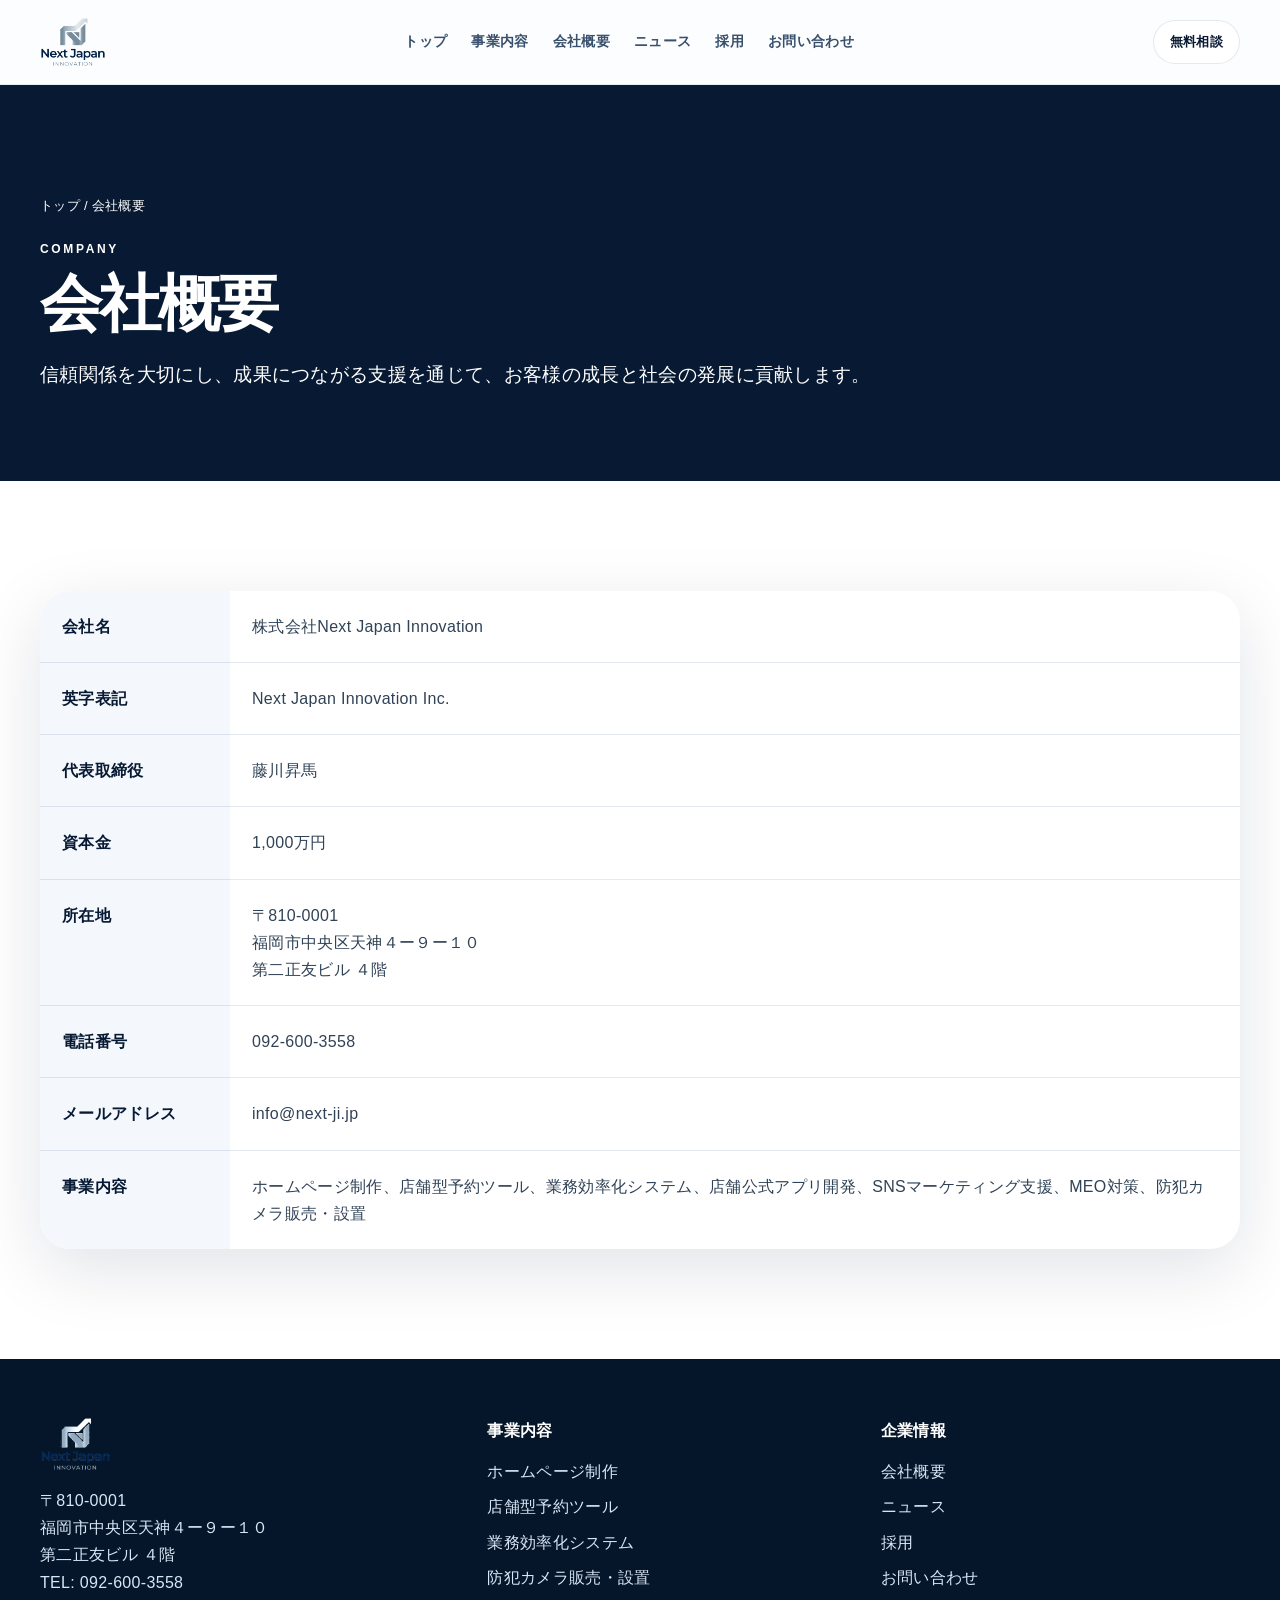
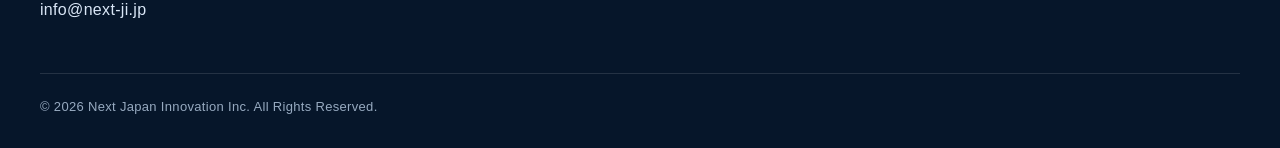
==== commit ef844d2b: "Add files via upload" ====
--- a/company.html
+++ b/company.html
@@ -1,4 +1,4 @@
-<!doctype html><html lang="ja"><head><meta charset="utf-8"><meta name="viewport" content="width=device-width, initial-scale=1"><title>会社概要｜株式会社Next Japan Innovation</title><meta name="description" content="株式会社Next Japan Innovationの会社概要。所在地、代表者、資本金、連絡先。"><link rel="stylesheet" href="assets/style.css"></head><body><header class="header"><div class="container header-inner"><a class="logo" href="index.html" aria-label="Next Japan Innovation"><img class="logo-img" src="assets/nextji-mark.png" alt=""><span class="brand-name">Next Japan<small>INNOVATION</small></span></a><nav class="nav"><a href="index.html">トップ</a><a href="services.html">事業内容</a><a href="company.html">会社概要</a><a href="news.html">ニュース</a><a href="recruit.html">採用</a><a href="contact.html">お問い合わせ</a></nav><button class="menu-btn">MENU</button></div></header><main>
-<section class="page-hero"><div class="container"><div class="breadcrumb">トップ / 会社概要</div><p class="eyebrow">Company</p><h1 class="section-title">会社概要</h1><p class="lead">信頼関係を大切にし、成果につながる支援を通じて、お客様の成長と社会の発展に貢献します。</p></div></section>
-<section class="section white"><div class="container"><table class="company-table"><tr><th>会社名</th><td>株式会社Next Japan Innovation</td></tr><tr><th>英字表記</th><td>Next Japan Innovation Inc.</td></tr><tr><th>代表取締役</th><td>藤川昇馬</td></tr><tr><th>資本金</th><td>1,000万円</td></tr><tr><th>所在地</th><td>〒810-0001<br>福岡市中央区天神４ー９ー１０<br>第二正友ビル ４階</td></tr><tr><th>電話番号</th><td>092-600-3558</td></tr><tr><th>メールアドレス</th><td>info@next-ji.jp</td></tr><tr><th>事業内容</th><td>ホームページ制作、店舗型予約ツール、業務効率化システム、店舗公式アプリ開発、SNSマーケティング支援、MEO対策、防犯カメラ販売・設置</td></tr></table></div></section>
-</main><footer class="footer"><div class="container"><div class="footer-grid"><div><a class="logo" href="index.html" aria-label="Next Japan Innovation"><img class="logo-img" src="assets/nextji-mark.png" alt=""><span class="brand-name">Next Japan<small>INNOVATION</small></span></a><p>〒810-0001<br>福岡市中央区天神４ー９ー１０<br>第二正友ビル ４階<br>TEL: 092-600-3558<br>info@next-ji.jp</p></div><div><h4>事業内容</h4><ul><li><a href="services.html">ホームページ制作</a></li><li><a href="services.html">店舗型予約ツール</a></li><li><a href="services.html">業務効率化システム</a></li><li><a href="services.html">防犯カメラ販売・設置</a></li></ul></div><div><h4>企業情報</h4><ul><li><a href="company.html">会社概要</a></li><li><a href="news.html">ニュース</a></li><li><a href="recruit.html">採用</a></li><li><a href="contact.html">お問い合わせ</a></li></ul></div></div><div class="copyright">© 2026 Next Japan Innovation Inc. All Rights Reserved.</div></div></footer><script src="assets/script.js"></script></body></html>+<!doctype html><html lang="ja"><head><meta charset="utf-8"><meta name="viewport" content="width=device-width, initial-scale=1"><title>会社概要｜株式会社Next Japan Innovation</title><meta name="description" content="株式会社Next Japan Innovationの会社概要。所在地、代表者、資本金、連絡先。"><link rel="stylesheet" href="assets/style.css"></head><body><div class="scroll-progress" aria-hidden="true"></div><header class="header"><div class="container header-inner"><a class="logo logo-full" href="index.html" aria-label="Next Japan Innovation"><img class="logo-full-img" src="assets/nextji-logo.png" alt="Next Japan Innovation"></a><nav class="nav"><a href="index.html">トップ</a><a href="services.html">事業内容</a><a href="company.html">会社概要</a><a href="news.html">ニュース</a><a href="recruit.html">採用</a><a href="contact.html">お問い合わせ</a></nav><a class="header-cta" href="contact.html">無料相談</a><button class="menu-btn">MENU</button></div></header><main>
+<section class="page-hero page-hero-rich"><div class="page-hero-bg" style="background-image:url('https://images.pexels.com/photos/3183173/pexels-photo-3183173.jpeg?auto=compress&amp;cs=tinysrgb&amp;w=1400')"></div><div class="container page-hero-content reveal"><div class="breadcrumb">トップ / 会社概要</div><p class="eyebrow">Company</p><h1 class="section-title">会社概要</h1><p class="lead">信頼関係を大切にし、成果につながる支援を通じて、お客様の成長と社会の発展に貢献します。</p></div></section>
+<section class="section white"><div class="container"><table class="company-table reveal"><tr><th>会社名</th><td>株式会社Next Japan Innovation</td></tr><tr><th>英字表記</th><td>Next Japan Innovation Inc.</td></tr><tr><th>代表取締役</th><td>藤川昇馬</td></tr><tr><th>資本金</th><td>1,000万円</td></tr><tr><th>所在地</th><td>〒810-0001<br>福岡市中央区天神４ー９ー１０<br>第二正友ビル ４階</td></tr><tr><th>電話番号</th><td>092-600-3558</td></tr><tr><th>メールアドレス</th><td>info@next-ji.jp</td></tr><tr><th>事業内容</th><td>ホームページ制作、店舗型予約ツール、業務効率化システム、店舗公式アプリ開発、SNSマーケティング支援、MEO対策、防犯カメラ販売・設置</td></tr></table></div></section>
+</main><footer class="footer"><div class="container"><div class="footer-grid"><div><a class="logo logo-full footer-logo" href="index.html" aria-label="Next Japan Innovation"><img class="logo-full-img" src="assets/nextji-logo.png" alt="Next Japan Innovation"></a><p>〒810-0001<br>福岡市中央区天神４ー９ー１０<br>第二正友ビル ４階<br>TEL: 092-600-3558<br>info@next-ji.jp</p></div><div><h4>事業内容</h4><ul><li><a href="services.html">ホームページ制作</a></li><li><a href="services.html">店舗型予約ツール</a></li><li><a href="services.html">業務効率化システム</a></li><li><a href="services.html">防犯カメラ販売・設置</a></li></ul></div><div><h4>企業情報</h4><ul><li><a href="company.html">会社概要</a></li><li><a href="news.html">ニュース</a></li><li><a href="recruit.html">採用</a></li><li><a href="contact.html">お問い合わせ</a></li></ul></div></div><div class="copyright">© 2026 Next Japan Innovation Inc. All Rights Reserved.</div></div></footer><script src="assets/script.js"></script></body></html>
--- a/assets/style.css
+++ b/assets/style.css
@@ -1,24 +1,241 @@
 :root{
-  --ink:#071b35;
-  --ink-2:#0b2b52;
-  --blue:#0e5fb8;
-  --cyan:#67d4ff;
-  --silver:#8ea4b6;
+  --bg:#f3f6fb;
+  --surface:#ffffff;
+  --surface-2:#f8fbff;
+  --ink:#081a33;
+  --ink-2:#0e2d54;
+  --text:#304256;
+  --muted:#64758c;
+  --blue:#0b5db7;
+  --cyan:#6cd6ff;
+  --line:rgba(12,55,108,.11);
+  --line-strong:rgba(12,55,108,.2);
   --white:#fff;
-  --text:#243244;
-  --muted:#64758a;
-  --line:rgba(128,154,180,.24);
-  --bg:#f5f8fc;
-  --glass:rgba(255,255,255,.72);
-  --shadow:0 24px 80px rgba(7,27,53,.15);
+  --shadow:0 20px 70px rgba(7,24,55,.12);
+  --shadow-lg:0 30px 90px rgba(7,24,55,.16);
   --radius:28px;
 }
 *{box-sizing:border-box}
 html{scroll-behavior:smooth}
-body{margin:0;font-family:-apple-system,BlinkMacSystemFont,"Noto Sans JP","Hiragino Sans","Yu Gothic",Meiryo,sans-serif;color:var(--text);background:var(--bg);line-height:1.75;letter-spacing:.02em;overflow-x:hidden}
-a{color:inherit;text-decoration:none}img{max-width:100%;display:block}.container{width:min(1180px,calc(100% - 40px));margin:auto}.eyebrow{font-size:12px;font-weight:900;letter-spacing:.22em;text-transform:uppercase;color:var(--blue);margin:0 0 10px}.section-title{font-size:clamp(30px,4.6vw,50px);line-height:1.14;margin:0;color:var(--ink);letter-spacing:-.03em}.lead{font-size:clamp(16px,2vw,19px);color:#46586f;margin:22px 0 0}.btn{position:relative;display:inline-flex;align-items:center;justify-content:center;gap:10px;padding:15px 24px;border-radius:999px;font-weight:900;background:linear-gradient(135deg,var(--ink),#0d4e93);color:#fff;box-shadow:0 16px 42px rgba(7,27,53,.24);transition:.25s;overflow:hidden}.btn:after{content:"";position:absolute;inset:0;background:linear-gradient(110deg,transparent 0%,rgba(255,255,255,.32) 45%,transparent 68%);transform:translateX(-120%);transition:.5s}.btn:hover{transform:translateY(-3px);box-shadow:0 22px 52px rgba(7,27,53,.32)}.btn:hover:after{transform:translateX(120%)}.btn.secondary{background:rgba(255,255,255,.9);color:var(--ink);border:1px solid var(--line);box-shadow:none}.header{position:sticky;top:0;z-index:50;background:rgba(255,255,255,.76);backdrop-filter:blur(18px);border-bottom:1px solid var(--line)}.header-inner{height:82px;display:flex;align-items:center;justify-content:space-between}.logo{display:flex;align-items:center;gap:12px;font-weight:900;color:var(--ink);line-height:1.12}.logo-img{width:154px;height:auto;object-fit:contain}.footer .logo-img{width:190px;filter:brightness(1.7) saturate(.7)}.nav{display:flex;align-items:center;gap:24px;font-size:14px;font-weight:900;color:#33445c}.nav a{position:relative}.nav a:after{content:"";position:absolute;left:0;right:0;bottom:-8px;height:2px;background:linear-gradient(90deg,var(--blue),var(--cyan));transform:scaleX(0);transform-origin:left;transition:.2s}.nav a:hover{color:var(--blue)}.nav a:hover:after{transform:scaleX(1)}.menu-btn{display:none;border:0;background:var(--ink);color:#fff;border-radius:14px;padding:10px 13px;font-weight:900}.hero{position:relative;overflow:hidden;min-height:720px;background:radial-gradient(circle at 78% 12%,rgba(103,212,255,.35),transparent 28%),radial-gradient(circle at 16% 20%,rgba(14,95,184,.16),transparent 32%),linear-gradient(125deg,#fff 0%,#f7fbff 42%,#eaf4fb 100%)}.hero:before{content:"";position:absolute;inset:-20%;background:linear-gradient(115deg,transparent 0%,rgba(255,255,255,.0) 35%,rgba(255,255,255,.75) 48%,rgba(255,255,255,0) 62%,transparent 100%);animation:heroShine 8s linear infinite}.hero:after{content:"";position:absolute;left:0;right:0;bottom:0;height:160px;background:linear-gradient(0deg,var(--bg),transparent)}.hero .container{position:relative;z-index:2;min-height:720px;display:grid;grid-template-columns:1.02fr .98fr;align-items:center;gap:58px;padding:84px 0}.hero h1{font-size:clamp(42px,7vw,82px);line-height:1.02;margin:0;color:var(--ink);letter-spacing:-.055em}.hero h1 span{display:inline-block;background:linear-gradient(90deg,var(--blue),#283d58 55%,var(--silver));-webkit-background-clip:text;background-clip:text;color:transparent}.hero-copy{font-size:18px;color:#46586f;margin:26px 0 34px;max-width:650px}.hero-actions{display:flex;gap:14px;flex-wrap:wrap}.hero-badges{display:flex;flex-wrap:wrap;gap:10px;margin-top:24px}.hero-badges span{padding:8px 12px;border:1px solid var(--line);border-radius:999px;background:rgba(255,255,255,.68);font-size:12px;font-weight:900;color:#38516b}.motion-stage{position:relative;min-height:520px;border-radius:42px;background:linear-gradient(145deg,rgba(255,255,255,.78),rgba(225,237,248,.62));border:1px solid rgba(255,255,255,.85);box-shadow:var(--shadow);overflow:hidden;transform-style:preserve-3d}.motion-stage .orb{position:absolute;border-radius:50%;filter:blur(.2px);opacity:.84;animation:float 7s ease-in-out infinite}.orb.o1{width:210px;height:210px;right:28px;top:30px;background:radial-gradient(circle at 35% 30%,#fff,var(--cyan) 32%,var(--blue) 72%)}.orb.o2{width:120px;height:120px;left:50px;bottom:112px;background:radial-gradient(circle at 30% 25%,#fff,#b9d4e7 38%,#6e879a 78%);animation-delay:-2.8s}.orb.o3{width:78px;height:78px;left:36%;top:72px;background:radial-gradient(circle at 30% 25%,#fff,#8fe6ff 35%,#1d6db8 78%);animation-delay:-4.2s}.wireframe{position:absolute;inset:34px;border-radius:34px;background:linear-gradient(180deg,rgba(7,27,53,.96),rgba(11,43,82,.94));overflow:hidden;color:#fff}.wireframe:before{content:"";position:absolute;inset:0;background:linear-gradient(rgba(255,255,255,.055) 1px,transparent 1px),linear-gradient(90deg,rgba(255,255,255,.055) 1px,transparent 1px);background-size:44px 44px;mask-image:linear-gradient(180deg,#000,transparent 88%)}.wireline{position:absolute;height:2px;width:130%;left:-15%;background:linear-gradient(90deg,transparent,var(--cyan),transparent);animation:sweep 3.8s linear infinite}.wireline.l1{top:28%;animation-delay:-.8s}.wireline.l2{top:54%;animation-delay:-2s}.wireline.l3{top:78%;animation-delay:-3s}.dashboard{position:absolute;left:42px;right:42px;bottom:42px;display:grid;grid-template-columns:1fr 1fr;gap:14px}.dash-card{padding:18px;border-radius:20px;background:rgba(255,255,255,.11);border:1px solid rgba(255,255,255,.18);backdrop-filter:blur(12px)}.dash-card b{display:block;font-size:26px;line-height:1}.dash-card span{font-size:12px;color:#d3e5f8}.video-label{position:absolute;left:42px;top:42px;display:flex;align-items:center;gap:10px;color:#d8eaff;font-size:13px;font-weight:900}.play-dot{width:11px;height:11px;border-radius:50%;background:#67d4ff;box-shadow:0 0 0 8px rgba(103,212,255,.15);animation:pulse 1.8s ease-in-out infinite}.brand-watermark{position:absolute;left:50%;top:50%;transform:translate(-50%,-50%);width:min(76%,410px);opacity:.14;filter:grayscale(.25);animation:logoDrift 8s ease-in-out infinite}.section{position:relative;padding:98px 0}.section.white{background:#fff}.section.dark{background:linear-gradient(135deg,#071b35,#0d315d);color:#fff;overflow:hidden}.section.dark .section-title,.section.dark .lead,.section.dark .eyebrow{color:#fff}.two-col{display:grid;grid-template-columns:.9fr 1.1fr;gap:58px;align-items:start}.cards{display:grid;grid-template-columns:repeat(3,1fr);gap:22px;margin-top:42px}.card{position:relative;background:rgba(255,255,255,.86);border:1px solid var(--line);border-radius:var(--radius);padding:28px;box-shadow:0 16px 44px rgba(7,27,53,.07);overflow:hidden;transition:.25s}.card:before{content:"";position:absolute;left:0;top:0;right:0;height:4px;background:linear-gradient(90deg,var(--blue),var(--cyan));transform:scaleX(0);transform-origin:left;transition:.25s}.card:hover{transform:translateY(-6px);box-shadow:0 24px 70px rgba(7,27,53,.12)}.card:hover:before{transform:scaleX(1)}.card .icon{width:48px;height:48px;border-radius:16px;background:rgba(14,95,184,.1);color:var(--blue);display:grid;place-items:center;font-weight:900;margin-bottom:18px}.card h3{margin:0 0 10px;color:var(--ink);font-size:21px}.card p{margin:0;color:#506078;font-size:15px}.card ul{padding-left:18px;margin:16px 0 0;color:#506078;font-size:14px}.service-card{display:flex;flex-direction:column;gap:16px}.service-top{height:160px;border-radius:22px;background:radial-gradient(circle at 72% 20%,rgba(103,212,255,.28),transparent 34%),linear-gradient(135deg,#eef7ff,#ffffff);border:1px solid var(--line);display:grid;place-items:center;color:var(--blue);font-size:42px;font-weight:950;letter-spacing:-.06em}.feature-list{display:grid;gap:16px;margin-top:28px}.feature{display:flex;gap:16px;background:#fff;border:1px solid var(--line);border-radius:20px;padding:20px}.check{flex:0 0 30px;width:30px;height:30px;border-radius:50%;background:linear-gradient(135deg,var(--blue),var(--cyan));color:#fff;display:grid;place-items:center;font-weight:900}.news-list{margin-top:34px;border-top:1px solid var(--line)}.news-item{display:grid;grid-template-columns:150px 120px 1fr;gap:18px;padding:22px 0;border-bottom:1px solid var(--line);align-items:center}.tag{display:inline-flex;justify-content:center;border:1px solid var(--line);border-radius:999px;padding:5px 12px;color:var(--blue);font-weight:900;font-size:12px}.company-table{width:100%;border-collapse:collapse;background:#fff;border-radius:var(--radius);overflow:hidden;box-shadow:var(--shadow)}.company-table th,.company-table td{padding:20px;border-bottom:1px solid var(--line);text-align:left;vertical-align:top}.company-table th{width:190px;background:#f3f8ff;color:var(--ink)}.cta{position:relative;background:linear-gradient(135deg,var(--ink),#123f70);color:#fff;border-radius:38px;padding:54px;display:grid;grid-template-columns:1.4fr .6fr;gap:24px;align-items:center;overflow:hidden}.cta:before{content:"";position:absolute;right:-120px;top:-120px;width:330px;height:330px;border-radius:50%;background:radial-gradient(circle,#67d4ff,transparent 70%);opacity:.32;animation:float 7s ease-in-out infinite}.cta>*{position:relative}.cta h2{margin:0;font-size:clamp(27px,4vw,42px);line-height:1.25}.cta p{margin:14px 0 0;color:#d7e5f5}.footer{background:#06162a;color:#d9e6f6;padding:58px 0 30px}.footer-grid{display:grid;grid-template-columns:1.2fr 1fr 1fr;gap:34px}.footer h4{color:#fff;margin:0 0 14px}.footer ul{list-style:none;padding:0;margin:0;display:grid;gap:8px}.footer a{color:#d9e6f6}.copyright{border-top:1px solid rgba(255,255,255,.14);margin-top:34px;padding-top:24px;color:#9db1c9;font-size:13px}.page-hero{position:relative;overflow:hidden;background:radial-gradient(circle at 80% 8%,rgba(103,212,255,.3),transparent 32%),linear-gradient(135deg,#fff,#eaf4ff);padding:94px 0 76px}.page-hero:after{content:"";position:absolute;inset:auto -20% -90px -20%;height:160px;background:linear-gradient(90deg,rgba(14,95,184,.08),rgba(103,212,255,.22),rgba(14,95,184,.08));transform:rotate(-2deg)}.breadcrumb{font-size:13px;color:var(--muted);margin-bottom:20px}.form{background:#fff;border:1px solid var(--line);border-radius:var(--radius);padding:32px;box-shadow:var(--shadow)}.form-grid{display:grid;gap:18px}.field label{display:block;font-weight:900;margin-bottom:8px;color:var(--ink)}.field input,.field textarea,.field select{width:100%;border:1px solid var(--line);border-radius:15px;padding:14px 16px;font:inherit;background:#fbfdff}.field textarea{min-height:160px;resize:vertical}.submit{border:0;cursor:pointer}.notice{background:#fff8e6;border:1px solid #f3d488;border-radius:16px;padding:16px;color:#6d5300}.recruit-box{background:#fff;border:1px solid var(--line);border-radius:var(--radius);padding:32px;box-shadow:var(--shadow)}.reveal{opacity:0;transform:translateY(24px);transition:opacity .75s ease,transform .75s ease}.reveal.in{opacity:1;transform:none}
-@keyframes heroShine{0%{transform:translateX(-42%)}100%{transform:translateX(42%)}}@keyframes float{0%,100%{transform:translate3d(0,0,0)}50%{transform:translate3d(0,-18px,0)}}@keyframes sweep{0%{transform:translateX(-70%) rotate(-8deg)}100%{transform:translateX(70%) rotate(-8deg)}}@keyframes pulse{0%,100%{transform:scale(1);opacity:1}50%{transform:scale(.7);opacity:.55}}@keyframes logoDrift{0%,100%{transform:translate(-50%,-50%) scale(1)}50%{transform:translate(-50%,-53%) scale(1.03)}}
-@media(max-width:980px){.nav{display:none;position:absolute;left:20px;right:20px;top:82px;background:#fff;border:1px solid var(--line);border-radius:20px;padding:20px;box-shadow:var(--shadow);flex-direction:column;align-items:flex-start}.nav.open{display:flex}.menu-btn{display:block}.hero .container,.two-col,.cta{grid-template-columns:1fr}.hero .container{min-height:auto;padding:58px 0}.hero{min-height:auto}.cards{grid-template-columns:1fr}.news-item{grid-template-columns:1fr;gap:8px}.footer-grid{grid-template-columns:1fr}.company-table th,.company-table td{display:block;width:100%}.company-table th{border-bottom:0}.cta{padding:36px}.motion-stage{min-height:500px}.header-inner{height:74px}.nav{top:74px}.logo-img{width:132px}.dashboard{grid-template-columns:1fr;left:28px;right:28px}.wireframe{inset:24px}}
-@media(max-width:560px){.container{width:min(100% - 28px,1180px)}.hero h1{font-size:42px}.motion-stage{min-height:430px;border-radius:30px}.wireframe{inset:18px;border-radius:24px}.brand-watermark{width:82%}.dashboard{bottom:28px}.dash-card{padding:14px}.hero-card{min-height:auto}.section{padding:72px 0}.logo-img{width:120px}.header-inner{height:68px}.nav{top:68px}}
-.brand-name{display:block;font-size:18px;letter-spacing:-.03em}.brand-name small{display:block;font-size:10px;letter-spacing:.32em;color:#6f899b;font-weight:800;margin-top:2px}.logo-img{width:42px;height:42px;object-fit:contain;filter:drop-shadow(0 4px 12px rgba(7,27,53,.16))}.footer .logo-img{width:46px;height:46px;filter:brightness(1.35) drop-shadow(0 4px 12px rgba(255,255,255,.08))}.footer .brand-name{color:#fff}.footer .brand-name small{color:#aac0d4}
-@media(max-width:560px){.brand-name{font-size:16px}.brand-name small{font-size:9px}.logo-img{width:38px;height:38px}}
+body{margin:0;font-family:-apple-system,BlinkMacSystemFont,"Noto Sans JP","Hiragino Sans","Yu Gothic",Meiryo,sans-serif;color:var(--text);background:var(--bg);line-height:1.7;letter-spacing:.02em;overflow-x:hidden}
+a{color:inherit;text-decoration:none}
+img,video{max-width:100%;display:block}
+button,input,select,textarea{font:inherit}
+.container{width:min(1200px,calc(100% - 40px));margin:auto}
+.scroll-progress{position:fixed;left:0;top:0;height:3px;width:0;background:linear-gradient(90deg,var(--blue),var(--cyan));z-index:120;box-shadow:0 0 18px rgba(108,214,255,.65)}
+.eyebrow{font-size:12px;font-weight:900;letter-spacing:.22em;text-transform:uppercase;color:var(--blue);margin:0 0 12px}
+.section-title{font-size:clamp(32px,5vw,62px);line-height:1.05;margin:0;color:var(--ink);letter-spacing:-.05em}
+.lead{font-size:clamp(16px,2vw,19px);color:#4d6077;margin:22px 0 0}
+.lead.narrow{max-width:480px}
+.section{position:relative;padding:110px 0}
+.section.white{background:var(--surface)}
+.section.dark{background:linear-gradient(135deg,#081a33,#0f3d73);color:#fff;overflow:hidden}
+.section.dark .section-title,.section.dark .lead,.section.dark .eyebrow{color:#fff}
+.section-head{display:flex;justify-content:space-between;align-items:end;gap:24px;margin-bottom:38px}
+.compact-head{align-items:center}
+.center-head{justify-content:center;text-align:center}
+.two-col{display:grid;grid-template-columns:.95fr 1.05fr;gap:56px;align-items:center}
+.btn{position:relative;display:inline-flex;align-items:center;justify-content:center;gap:10px;padding:15px 24px;border-radius:999px;font-weight:900;background:linear-gradient(135deg,var(--ink),#12427b);color:#fff;box-shadow:0 18px 40px rgba(7,24,55,.2);transition:transform .25s ease,box-shadow .25s ease;overflow:hidden;border:0}
+.btn:after{content:"";position:absolute;inset:0;background:linear-gradient(110deg,transparent 10%,rgba(255,255,255,.28) 48%,transparent 70%);transform:translateX(-130%);transition:transform .7s ease}
+.btn:hover{transform:translateY(-3px);box-shadow:0 24px 50px rgba(7,24,55,.26)}
+.btn:hover:after{transform:translateX(130%)}
+.btn.secondary{background:rgba(255,255,255,.92);color:var(--ink);border:1px solid rgba(255,255,255,.25);box-shadow:none}
+.btn.ghost{background:transparent;border:1px solid rgba(255,255,255,.24);color:#fff;box-shadow:none}
+.header{position:sticky;top:0;z-index:90;background:rgba(255,255,255,.74);backdrop-filter:blur(18px);border-bottom:1px solid rgba(8,26,51,.08)}
+.header-inner{display:flex;align-items:center;justify-content:space-between;height:84px;gap:20px}
+.logo-full{display:block;flex:0 0 auto}
+.logo-full-img{height:50px;width:auto;object-fit:contain}
+.nav{display:flex;gap:24px;align-items:center;font-size:14px;font-weight:800;color:#38506c}
+.nav a{position:relative;padding:6px 0}
+.nav a:after{content:"";position:absolute;left:0;right:0;bottom:-4px;height:2px;background:linear-gradient(90deg,var(--blue),var(--cyan));transform:scaleX(0);transform-origin:left;transition:.22s}
+.nav a:hover:after{transform:scaleX(1)}
+.nav a:hover{color:var(--blue)}
+.header-cta{display:inline-flex;align-items:center;justify-content:center;padding:10px 16px;border-radius:999px;border:1px solid var(--line);background:#fff;font-size:13px;font-weight:900;color:var(--ink)}
+.menu-btn{display:none;border:0;background:var(--ink);color:#fff;border-radius:14px;padding:10px 13px;font-weight:900}
+.hero{position:relative;overflow:hidden}
+.hero-modern{padding:84px 0 56px;background:radial-gradient(circle at 8% 12%,rgba(108,214,255,.24),transparent 20%),radial-gradient(circle at 90% 14%,rgba(11,93,183,.16),transparent 26%),linear-gradient(180deg,#f9fcff 0%,#edf4fb 100%)}
+.hero-noise{position:absolute;inset:0;background-image:radial-gradient(rgba(255,255,255,.36) 1px,transparent 1px);background-size:16px 16px;opacity:.15;pointer-events:none}
+.hero-grid{position:relative;z-index:2;display:grid;grid-template-columns:1fr 1fr;gap:56px;align-items:center}
+.hero-copy-block{max-width:590px}
+.hero-copy{font-size:18px;color:#4b5e76;margin:24px 0 0}
+.hero-copy.compact{max-width:540px}
+.hero-copy-block h1{font-size:clamp(42px,7vw,86px);line-height:1.01;margin:0;color:var(--ink);letter-spacing:-.06em}
+.hero-copy-block h1 span{background:linear-gradient(90deg,var(--blue),#243e62 56%,#8ea5b9);-webkit-background-clip:text;background-clip:text;color:transparent}
+.hero-actions{display:flex;gap:14px;flex-wrap:wrap;margin-top:30px}
+.hero-kpis{display:grid;grid-template-columns:repeat(3,1fr);gap:14px;margin-top:34px}
+.hero-kpis div{padding:14px 16px;border-radius:20px;background:rgba(255,255,255,.72);border:1px solid var(--line);box-shadow:0 10px 30px rgba(7,24,55,.06)}
+.hero-kpis strong{display:block;font-size:12px;letter-spacing:.18em;color:var(--blue)}
+.hero-kpis span{display:block;font-size:13px;color:#50657e;margin-top:6px}
+.hero-visual{position:relative;min-height:620px}
+.glass-card{background:rgba(255,255,255,.7);backdrop-filter:blur(12px);border:1px solid rgba(255,255,255,.66);box-shadow:var(--shadow-lg)}
+.video-shell{position:absolute;right:0;top:10px;width:min(100%,620px);height:500px;border-radius:34px;overflow:hidden;transform:perspective(900px) rotateY(-6deg) rotateX(4deg)}
+.hero-video{width:100%;height:100%;object-fit:cover;filter:saturate(1.05) contrast(1.05)}
+.video-overlay{position:absolute;inset:0;background:linear-gradient(180deg,rgba(6,16,33,.2),rgba(6,16,33,.44))}
+.video-ui{position:absolute;left:22px;right:22px;display:flex;align-items:center;gap:10px;color:#fff;font-size:12px;font-weight:900;letter-spacing:.08em;text-transform:uppercase;z-index:2}
+.video-ui.top{top:20px}
+.video-ui.bottom{bottom:20px;justify-content:center;padding:10px 16px;border-radius:999px;background:rgba(255,255,255,.12);backdrop-filter:blur(8px)}
+.live-dot{width:10px;height:10px;border-radius:50%;background:#58d8ff;box-shadow:0 0 0 10px rgba(88,216,255,.18);animation:pulse 1.8s ease-in-out infinite}
+.float-card{position:absolute;display:flex;align-items:center;gap:12px;width:240px;padding:12px;border-radius:22px;background:rgba(255,255,255,.82);backdrop-filter:blur(14px);border:1px solid rgba(255,255,255,.82);box-shadow:0 18px 40px rgba(7,24,55,.14);animation:floatCard 7s ease-in-out infinite}
+.float-card img{width:74px;height:74px;border-radius:16px;object-fit:cover;flex:0 0 auto}
+.float-card b{display:block;font-size:15px;color:var(--ink)}
+.float-card span{display:block;font-size:12px;color:#61748a}
+.card-a{left:-10px;top:70px;animation-delay:-1s}
+.card-b{left:28px;bottom:120px;animation-delay:-3s}
+.card-c{right:20px;bottom:20px;animation-delay:-5s}
+.marquee-wrap{background:var(--surface);padding:18px 0;border-top:1px solid rgba(8,26,51,.05);border-bottom:1px solid rgba(8,26,51,.05);overflow:hidden}
+.marquee{overflow:hidden}
+.marquee-track{display:flex;gap:18px;white-space:nowrap;animation:marquee 26s linear infinite}
+.marquee-track span{display:inline-flex;align-items:center;justify-content:center;padding:10px 18px;border-radius:999px;background:#f1f7ff;border:1px solid var(--line);font-weight:900;color:#315274;font-size:13px}
+.visual-grid{display:grid;grid-template-columns:1.12fr .88fr .88fr;gap:22px;grid-template-rows:260px 260px}
+.visual-card{position:relative;border-radius:32px;overflow:hidden;box-shadow:var(--shadow);isolation:isolate}
+.visual-card.large{grid-row:1 / span 2}
+.visual-card.wide{grid-column:2 / span 2}
+.visual-card img{width:100%;height:100%;object-fit:cover;transition:transform .8s ease}
+.visual-card:before{content:"";position:absolute;inset:0;background:linear-gradient(180deg,rgba(8,26,51,.0),rgba(8,26,51,.62));z-index:1}
+.visual-card-body{position:absolute;left:26px;right:26px;bottom:24px;color:#fff;z-index:2}
+.visual-card-body span{display:inline-flex;width:42px;height:42px;border-radius:50%;align-items:center;justify-content:center;background:rgba(255,255,255,.16);backdrop-filter:blur(8px);font-weight:900;font-size:12px;margin-bottom:12px}
+.visual-card-body h3{margin:0 0 8px;font-size:26px;line-height:1.12}
+.visual-card-body p{margin:0;color:#e6eef8;font-size:14px;max-width:320px}
+.visual-card:hover img{transform:scale(1.06)}
+.showcase-section{background:linear-gradient(180deg,#eef5fb 0%,#f7fbff 100%)}
+.showcase-grid{align-items:center}
+.mini-list{list-style:none;padding:0;margin:26px 0 0;display:grid;gap:12px}
+.mini-list li{position:relative;padding-left:24px;color:#4d6078}
+.mini-list li:before{content:"";position:absolute;left:0;top:11px;width:10px;height:10px;border-radius:50%;background:linear-gradient(135deg,var(--blue),var(--cyan));box-shadow:0 0 0 6px rgba(108,214,255,.14)}
+.mini-list.spaced{gap:16px}
+.stack-gallery{position:relative;min-height:520px}
+.stack-card{position:absolute;width:72%;border-radius:28px;overflow:hidden;box-shadow:var(--shadow-lg);background:#fff}
+.stack-card img{width:100%;height:260px;object-fit:cover}
+.stack-meta{padding:18px 20px;background:#fff}
+.stack-meta strong{display:block;color:var(--ink);font-size:15px}
+.stack-meta span{display:block;color:#667a91;font-size:13px;margin-top:4px}
+.stack-one{top:0;right:0;transform:rotate(4deg)}
+.stack-two{top:130px;left:0;transform:rotate(-5deg)}
+.stack-three{bottom:0;right:42px;transform:rotate(2deg)}
+.process-section{overflow:hidden}
+.process-grid{display:grid;grid-template-columns:repeat(4,1fr);gap:18px;margin-top:44px}
+.process-card{padding:26px;border-radius:26px;background:linear-gradient(180deg,#fff,#f7fbff);border:1px solid var(--line);box-shadow:0 16px 40px rgba(7,24,55,.05);transition:transform .25s ease,box-shadow .25s ease}
+.process-card:hover{transform:translateY(-6px);box-shadow:0 22px 52px rgba(7,24,55,.1)}
+.process-card span{display:inline-flex;width:48px;height:48px;border-radius:50%;align-items:center;justify-content:center;background:linear-gradient(135deg,var(--blue),var(--cyan));color:#fff;font-size:13px;font-weight:900;margin-bottom:16px}
+.process-card h3{margin:0 0 8px;color:var(--ink)}
+.process-card p{margin:0;color:#52657b;font-size:14px}
+.motion-band:before,.motion-band:after{content:"";position:absolute;border-radius:50%;filter:blur(10px);opacity:.45}
+.motion-band:before{width:280px;height:280px;background:radial-gradient(circle,#6cd6ff,transparent 70%);top:-80px;right:-60px;animation:float 8s ease-in-out infinite}
+.motion-band:after{width:230px;height:230px;background:radial-gradient(circle,#2c7fd7,transparent 70%);bottom:-90px;left:-50px;animation:float 10s ease-in-out infinite reverse}
+.motion-band-inner{display:flex;justify-content:space-between;align-items:center;gap:24px}
+.cta{position:relative;background:linear-gradient(135deg,var(--ink),#103a6d);color:#fff;border-radius:38px;padding:48px;display:grid;grid-template-columns:1.2fr .8fr;gap:24px;align-items:center;overflow:hidden}
+.cta:before{content:"";position:absolute;right:-120px;top:-100px;width:300px;height:300px;border-radius:50%;background:radial-gradient(circle,#6cd6ff,transparent 70%);opacity:.25;animation:float 8s ease-in-out infinite}
+.cta > *{position:relative;z-index:2}
+.cta h2{margin:0;font-size:clamp(28px,4vw,42px);line-height:1.2}
+.cta p{margin:14px 0 0;color:#d7e5f5}
+.cta-actions{display:flex;gap:12px;justify-content:flex-end;flex-wrap:wrap}
+.cta-modern{box-shadow:var(--shadow-lg)}
+.page-hero{position:relative;overflow:hidden;padding:110px 0 80px}
+.page-hero-rich{min-height:380px;display:flex;align-items:flex-end;background:#081a33}
+.page-hero-bg{position:absolute;inset:0;background-size:cover;background-position:center;opacity:.28;transform:scale(1.04)}
+.page-hero-rich:after{content:"";position:absolute;inset:0;background:linear-gradient(120deg,rgba(8,26,51,.95),rgba(8,26,51,.72) 52%,rgba(8,26,51,.48))}
+.page-hero-content{position:relative;z-index:2;color:#fff;padding-bottom:10px}
+.page-hero-content .section-title,.page-hero-content .lead,.page-hero-content .eyebrow,.page-hero-content .breadcrumb{color:#fff}
+.breadcrumb{font-size:13px;color:var(--muted);margin-bottom:22px}
+.service-showcase-grid{display:grid;grid-template-columns:repeat(3,1fr);gap:20px}
+.service-poster{position:relative;border-radius:28px;overflow:hidden;min-height:390px;box-shadow:var(--shadow);background:#000}
+.service-poster.wide{grid-column:span 3;min-height:440px}
+.service-poster img{width:100%;height:100%;object-fit:cover;transition:transform .8s ease}
+.service-poster:before{content:"";position:absolute;inset:0;background:linear-gradient(180deg,rgba(8,26,51,.06),rgba(8,26,51,.74))}
+.service-poster-body{position:absolute;left:22px;right:22px;bottom:22px;color:#fff;z-index:2}
+.service-poster-body span{display:inline-block;margin-bottom:10px;font-size:12px;letter-spacing:.16em;font-weight:900;color:#bfe5ff}
+.service-poster-body h3{margin:0 0 8px;font-size:28px;line-height:1.15}
+.service-poster-body p{margin:0;color:#deebf7;font-size:14px}
+.service-poster:hover img{transform:scale(1.06)}
+.glass-panel{display:grid;gap:14px;padding:28px;border-radius:30px;background:rgba(255,255,255,.64);backdrop-filter:blur(18px);border:1px solid rgba(255,255,255,.75);box-shadow:var(--shadow)}
+.glass-line{display:flex;justify-content:space-between;gap:20px;align-items:center;padding:18px 20px;border-radius:18px;background:rgba(255,255,255,.72);border:1px solid var(--line)}
+.glass-line b{font-size:14px;letter-spacing:.16em;color:var(--blue)}
+.glass-line span{color:#52657c;font-size:14px}
+.company-table{width:100%;border-collapse:collapse;background:#fff;border-radius:30px;overflow:hidden;box-shadow:var(--shadow)}
+.company-table th,.company-table td{padding:22px;border-bottom:1px solid var(--line);text-align:left;vertical-align:top}
+.company-table tr:last-child th,.company-table tr:last-child td{border-bottom:0}
+.company-table th{width:190px;background:#f4f8fd;color:var(--ink)}
+.news-list{margin-top:14px;border-top:1px solid var(--line)}
+.news-item{display:grid;grid-template-columns:160px 120px 1fr;gap:18px;align-items:center;padding:24px 0;border-bottom:1px solid var(--line);transition:padding-left .25s ease,color .25s ease}
+.news-item:hover{padding-left:10px;color:var(--blue)}
+.tag{display:inline-flex;justify-content:center;padding:6px 12px;border-radius:999px;background:#eef7ff;border:1px solid var(--line);font-size:12px;font-weight:900;color:var(--blue)}
+.recruit-box,.form{background:#fff;border:1px solid var(--line);border-radius:30px;padding:34px;box-shadow:var(--shadow)}
+.form-grid{display:grid;gap:18px}
+.field label{display:block;font-weight:900;margin-bottom:8px;color:var(--ink)}
+.field input,.field textarea,.field select{width:100%;border:1px solid var(--line);border-radius:16px;padding:14px 16px;background:#fbfdff}
+.field textarea{min-height:160px;resize:vertical}
+.notice{background:#fff8e6;border:1px solid #f3d488;border-radius:16px;padding:16px;color:#6d5300;margin-top:20px}
+.footer{background:#06162a;color:#d9e6f6;padding:58px 0 30px}
+.footer-logo .logo-full-img{height:54px;filter:brightness(1.22) saturate(.96)}
+.footer-grid{display:grid;grid-template-columns:1.15fr 1fr 1fr;gap:34px}
+.footer h4{margin:0 0 14px;color:#fff}
+.footer ul{list-style:none;padding:0;margin:0;display:grid;gap:8px}
+.copyright{border-top:1px solid rgba(255,255,255,.12);margin-top:34px;padding-top:22px;font-size:13px;color:#97aac0}
+.reveal{opacity:0;transform:translateY(24px);transition:opacity .8s ease,transform .8s ease}
+.reveal.in,.in{opacity:1;transform:none}
+[data-tilt]{transform-style:preserve-3d;transition:transform .25s ease}
+@keyframes pulse{0%,100%{transform:scale(1);opacity:1}50%{transform:scale(.72);opacity:.62}}
+@keyframes float{0%,100%{transform:translate3d(0,0,0)}50%{transform:translate3d(0,-18px,0)}}
+@keyframes floatCard{0%,100%{transform:translate3d(0,0,0)}50%{transform:translate3d(0,-12px,0)}}
+@keyframes marquee{0%{transform:translateX(0)}100%{transform:translateX(-50%)}}
+@media(max-width:1100px){
+  .hero-grid,.two-col,.cta{grid-template-columns:1fr}
+  .hero-visual{min-height:600px}
+  .video-shell{position:relative;top:auto;right:auto;width:100%;transform:none}
+  .stack-gallery{min-height:640px}
+}
+@media(max-width:980px){
+  .nav{display:none;position:absolute;left:20px;right:20px;top:84px;background:#fff;border-radius:20px;padding:20px;border:1px solid var(--line);box-shadow:var(--shadow);flex-direction:column;align-items:flex-start}
+  .nav.open{display:flex}
+  .menu-btn{display:block}
+  .header-cta{display:none}
+  .hero-grid{gap:34px}
+  .hero-kpis{grid-template-columns:1fr}
+  .visual-grid{grid-template-columns:1fr;grid-template-rows:auto}
+  .visual-card.large,.visual-card.wide{grid-row:auto;grid-column:auto}
+  .visual-card{height:320px}
+  .service-showcase-grid{grid-template-columns:1fr}
+  .service-poster.wide{grid-column:auto;min-height:390px}
+  .footer-grid{grid-template-columns:1fr}
+  .news-item{grid-template-columns:1fr;gap:8px}
+  .process-grid{grid-template-columns:1fr 1fr}
+  .motion-band-inner,.section-head{flex-direction:column;align-items:flex-start}
+  .cta-actions{justify-content:flex-start}
+  .company-table th,.company-table td{display:block;width:100%}
+  .company-table th{border-bottom:0}
+}
+@media(max-width:760px){
+  .hero-modern{padding-top:58px}
+  .hero-visual{min-height:540px}
+  .float-card{width:210px}
+  .float-card img{width:62px;height:62px}
+  .card-a{left:0;top:20px}
+  .card-b{left:10px;bottom:120px}
+  .card-c{right:10px;bottom:0}
+  .video-shell{height:420px}
+  .stack-gallery{min-height:540px}
+  .stack-card{width:84%}
+  .process-grid{grid-template-columns:1fr}
+  .section{padding:86px 0}
+}
+@media(max-width:560px){
+  .container{width:min(100% - 28px,1200px)}
+  .header-inner{height:76px}
+  .logo-full-img{height:42px}
+  .nav{top:76px}
+  .hero-copy-block h1{font-size:44px}
+  .hero-copy{font-size:16px}
+  .video-shell{height:360px;border-radius:24px}
+  .hero-visual{min-height:470px}
+  .float-card{width:180px;padding:10px;border-radius:18px}
+  .float-card img{width:52px;height:52px;border-radius:12px}
+  .float-card span{font-size:11px}
+  .card-a{top:-2px}
+  .card-b{bottom:100px}
+  .card-c{right:0;bottom:-4px}
+  .visual-card,.service-poster{border-radius:24px}
+  .recruit-box,.form,.cta{padding:26px}
+  .cta h2{font-size:29px}
+  .service-poster{min-height:320px}
+  .service-poster.wide{min-height:340px}
+}
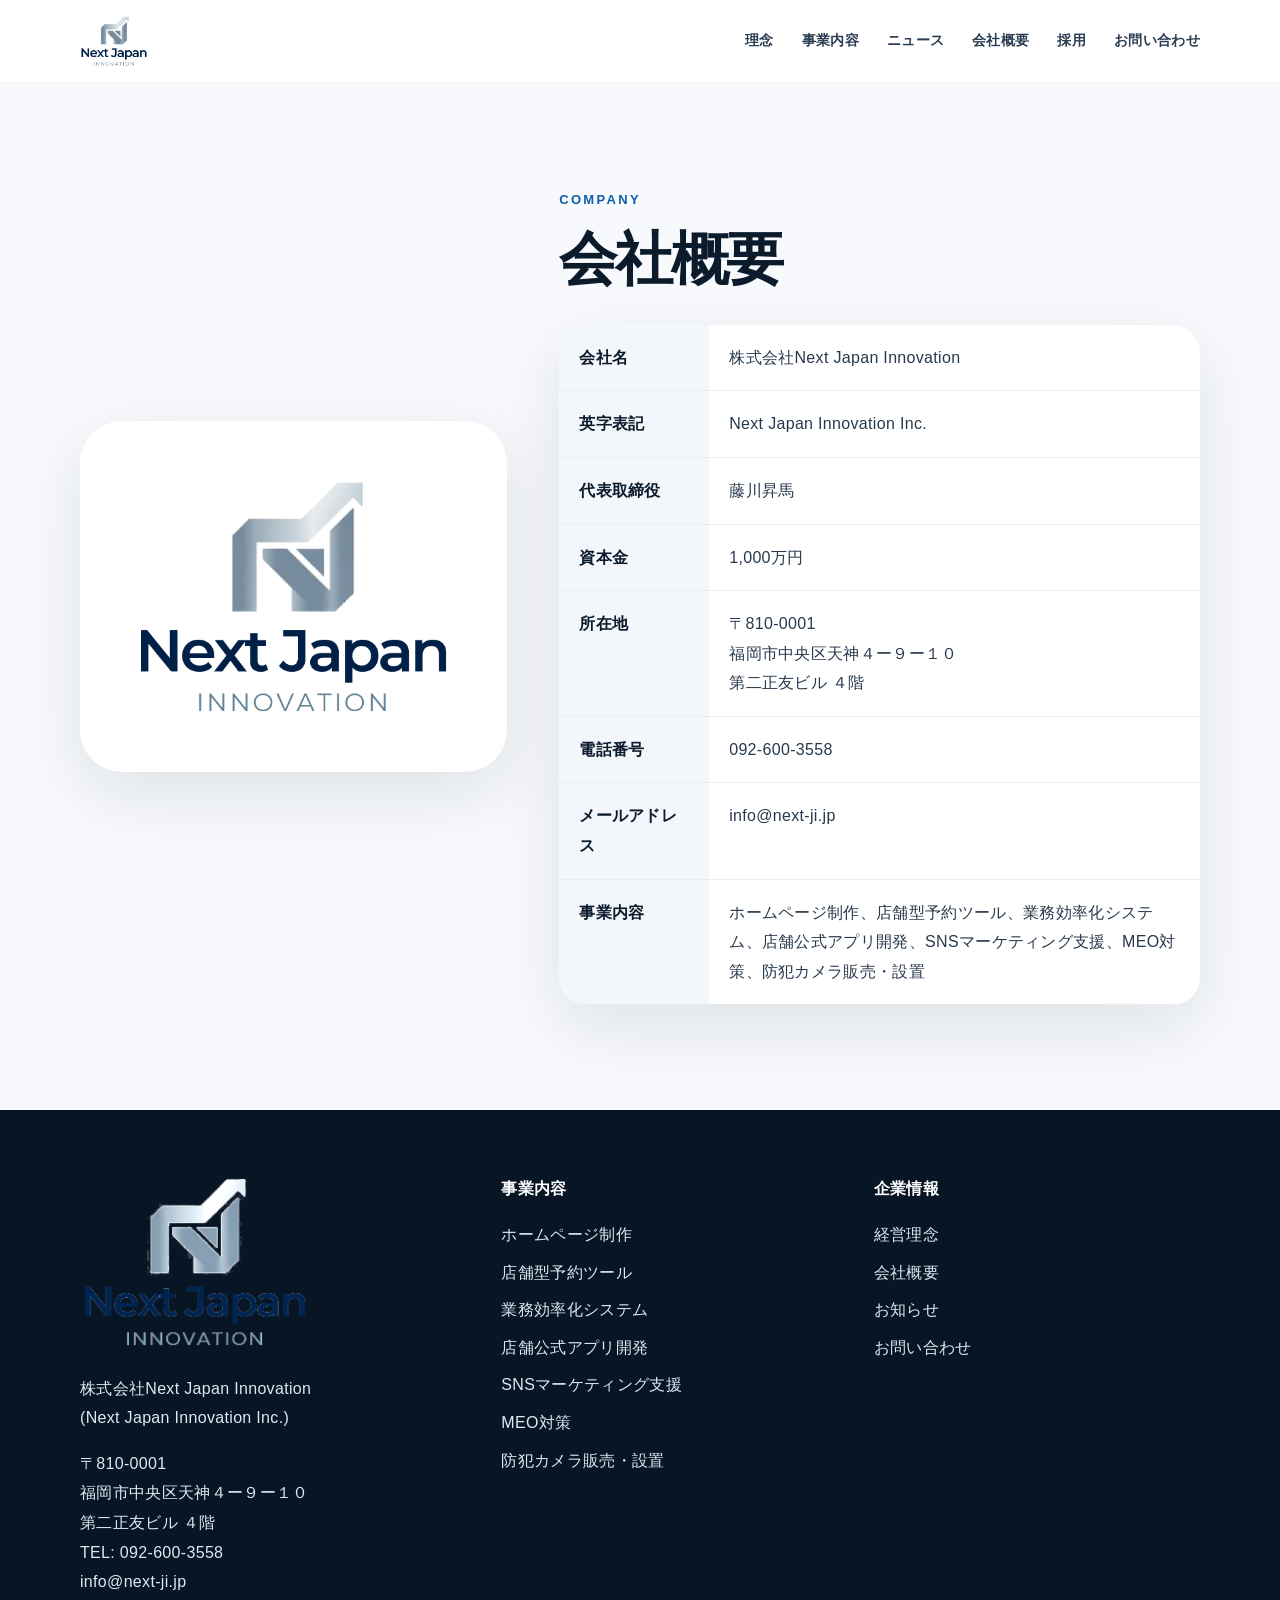
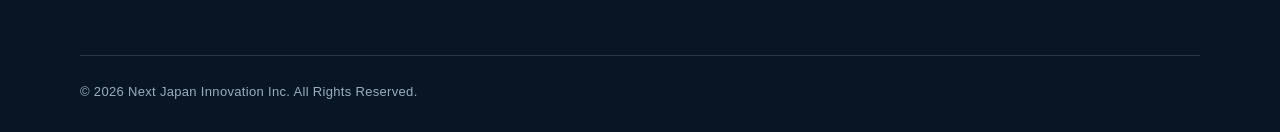
==== commit 8951c5b2: "Add files via upload" ====
--- a/company.html
+++ b/company.html
@@ -1,4 +1,2 @@
-<!doctype html><html lang="ja"><head><meta charset="utf-8"><meta name="viewport" content="width=device-width, initial-scale=1"><title>会社概要｜株式会社Next Japan Innovation</title><meta name="description" content="株式会社Next Japan Innovationの会社概要。所在地、代表者、資本金、連絡先。"><link rel="stylesheet" href="assets/style.css"></head><body><div class="scroll-progress" aria-hidden="true"></div><header class="header"><div class="container header-inner"><a class="logo logo-full" href="index.html" aria-label="Next Japan Innovation"><img class="logo-full-img" src="assets/nextji-logo.png" alt="Next Japan Innovation"></a><nav class="nav"><a href="index.html">トップ</a><a href="services.html">事業内容</a><a href="company.html">会社概要</a><a href="news.html">ニュース</a><a href="recruit.html">採用</a><a href="contact.html">お問い合わせ</a></nav><a class="header-cta" href="contact.html">無料相談</a><button class="menu-btn">MENU</button></div></header><main>
-<section class="page-hero page-hero-rich"><div class="page-hero-bg" style="background-image:url('https://images.pexels.com/photos/3183173/pexels-photo-3183173.jpeg?auto=compress&amp;cs=tinysrgb&amp;w=1400')"></div><div class="container page-hero-content reveal"><div class="breadcrumb">トップ / 会社概要</div><p class="eyebrow">Company</p><h1 class="section-title">会社概要</h1><p class="lead">信頼関係を大切にし、成果につながる支援を通じて、お客様の成長と社会の発展に貢献します。</p></div></section>
-<section class="section white"><div class="container"><table class="company-table reveal"><tr><th>会社名</th><td>株式会社Next Japan Innovation</td></tr><tr><th>英字表記</th><td>Next Japan Innovation Inc.</td></tr><tr><th>代表取締役</th><td>藤川昇馬</td></tr><tr><th>資本金</th><td>1,000万円</td></tr><tr><th>所在地</th><td>〒810-0001<br>福岡市中央区天神４ー９ー１０<br>第二正友ビル ４階</td></tr><tr><th>電話番号</th><td>092-600-3558</td></tr><tr><th>メールアドレス</th><td>info@next-ji.jp</td></tr><tr><th>事業内容</th><td>ホームページ制作、店舗型予約ツール、業務効率化システム、店舗公式アプリ開発、SNSマーケティング支援、MEO対策、防犯カメラ販売・設置</td></tr></table></div></section>
-</main><footer class="footer"><div class="container"><div class="footer-grid"><div><a class="logo logo-full footer-logo" href="index.html" aria-label="Next Japan Innovation"><img class="logo-full-img" src="assets/nextji-logo.png" alt="Next Japan Innovation"></a><p>〒810-0001<br>福岡市中央区天神４ー９ー１０<br>第二正友ビル ４階<br>TEL: 092-600-3558<br>info@next-ji.jp</p></div><div><h4>事業内容</h4><ul><li><a href="services.html">ホームページ制作</a></li><li><a href="services.html">店舗型予約ツール</a></li><li><a href="services.html">業務効率化システム</a></li><li><a href="services.html">防犯カメラ販売・設置</a></li></ul></div><div><h4>企業情報</h4><ul><li><a href="company.html">会社概要</a></li><li><a href="news.html">ニュース</a></li><li><a href="recruit.html">採用</a></li><li><a href="contact.html">お問い合わせ</a></li></ul></div></div><div class="copyright">© 2026 Next Japan Innovation Inc. All Rights Reserved.</div></div></footer><script src="assets/script.js"></script></body></html>
+<!doctype html><html lang="ja"><head><meta charset="utf-8"><meta name="viewport" content="width=device-width, initial-scale=1"><title>会社概要｜株式会社Next Japan Innovation</title><meta name="description" content="株式会社Next Japan Innovationの会社概要。"><link rel="stylesheet" href="assets/style.css"></head><body><div class="scroll-progress" aria-hidden="true"></div><header class="site-header"><div class="container header-inner"><a class="brand" href="index.html"><img src="assets/nextji-logo.png" alt="Next Japan Innovation"></a><nav class="global-nav"><a href="index.html#philosophy">理念</a><a href="index.html#service">事業内容</a><a href="news.html">ニュース</a><a href="company.html">会社概要</a><a href="recruit.html">採用</a><a href="contact.html">お問い合わせ</a></nav><button class="menu-btn">MENU</button></div></header><main>
+<section class="section company-preview"><div class="container company-grid"><div class="company-logo-card reveal"><img src="assets/nextji-logo.png" alt="Next Japan Innovation"></div><div class="company-info reveal"><p class="section-en">Company</p><h2>会社概要</h2><dl><dt>会社名</dt><dd>株式会社Next Japan Innovation</dd><dt>英字表記</dt><dd>Next Japan Innovation Inc.</dd><dt>代表取締役</dt><dd>藤川昇馬</dd><dt>資本金</dt><dd>1,000万円</dd><dt>所在地</dt><dd>〒810-0001<br>福岡市中央区天神４ー９ー１０<br>第二正友ビル ４階</dd><dt>電話番号</dt><dd>092-600-3558</dd><dt>メールアドレス</dt><dd>info@next-ji.jp</dd><dt>事業内容</dt><dd>ホームページ制作、店舗型予約ツール、業務効率化システム、店舗公式アプリ開発、SNSマーケティング支援、MEO対策、防犯カメラ販売・設置</dd></dl></div></div></section></main><footer class="footer"><div class="container footer-grid"><div><img class="footer-logo" src="assets/nextji-logo.png" alt="Next Japan Innovation"><p>株式会社Next Japan Innovation<br>(Next Japan Innovation Inc.)</p><p>〒810-0001<br>福岡市中央区天神４ー９ー１０<br>第二正友ビル ４階<br>TEL: 092-600-3558<br>info@next-ji.jp</p></div><div><h4>事業内容</h4><ul><li><a href="index.html#service">ホームページ制作</a></li><li><a href="index.html#service">店舗型予約ツール</a></li><li><a href="index.html#service">業務効率化システム</a></li><li><a href="index.html#service">店舗公式アプリ開発</a></li><li><a href="index.html#service">SNSマーケティング支援</a></li><li><a href="index.html#service">MEO対策</a></li><li><a href="index.html#service">防犯カメラ販売・設置</a></li></ul></div><div><h4>企業情報</h4><ul><li><a href="index.html#philosophy">経営理念</a></li><li><a href="company.html">会社概要</a></li><li><a href="news.html">お知らせ</a></li><li><a href="contact.html">お問い合わせ</a></li></ul></div></div><div class="copyright">© 2026 Next Japan Innovation Inc. All Rights Reserved.</div></footer><script src="assets/script.js"></script></body></html>
--- a/assets/style.css
+++ b/assets/style.css
@@ -1,241 +1,125 @@
 :root{
-  --bg:#f3f6fb;
-  --surface:#ffffff;
-  --surface-2:#f8fbff;
-  --ink:#081a33;
-  --ink-2:#0e2d54;
-  --text:#304256;
-  --muted:#64758c;
-  --blue:#0b5db7;
-  --cyan:#6cd6ff;
-  --line:rgba(12,55,108,.11);
-  --line-strong:rgba(12,55,108,.2);
+  --ink:#0c1b2c;
+  --text:#29394d;
+  --muted:#6a7889;
+  --blue:#0c5fa8;
+  --light:#f7f9fc;
+  --line:#e7edf3;
   --white:#fff;
-  --shadow:0 20px 70px rgba(7,24,55,.12);
-  --shadow-lg:0 30px 90px rgba(7,24,55,.16);
-  --radius:28px;
+  --shadow:0 22px 70px rgba(12,27,44,.10);
 }
 *{box-sizing:border-box}
 html{scroll-behavior:smooth}
-body{margin:0;font-family:-apple-system,BlinkMacSystemFont,"Noto Sans JP","Hiragino Sans","Yu Gothic",Meiryo,sans-serif;color:var(--text);background:var(--bg);line-height:1.7;letter-spacing:.02em;overflow-x:hidden}
+body{margin:0;font-family:-apple-system,BlinkMacSystemFont,"Noto Sans JP","Hiragino Sans","Yu Gothic",Meiryo,sans-serif;color:var(--text);background:#fff;line-height:1.85;letter-spacing:.02em}
 a{color:inherit;text-decoration:none}
-img,video{max-width:100%;display:block}
-button,input,select,textarea{font:inherit}
-.container{width:min(1200px,calc(100% - 40px));margin:auto}
-.scroll-progress{position:fixed;left:0;top:0;height:3px;width:0;background:linear-gradient(90deg,var(--blue),var(--cyan));z-index:120;box-shadow:0 0 18px rgba(108,214,255,.65)}
-.eyebrow{font-size:12px;font-weight:900;letter-spacing:.22em;text-transform:uppercase;color:var(--blue);margin:0 0 12px}
-.section-title{font-size:clamp(32px,5vw,62px);line-height:1.05;margin:0;color:var(--ink);letter-spacing:-.05em}
-.lead{font-size:clamp(16px,2vw,19px);color:#4d6077;margin:22px 0 0}
-.lead.narrow{max-width:480px}
-.section{position:relative;padding:110px 0}
-.section.white{background:var(--surface)}
-.section.dark{background:linear-gradient(135deg,#081a33,#0f3d73);color:#fff;overflow:hidden}
-.section.dark .section-title,.section.dark .lead,.section.dark .eyebrow{color:#fff}
-.section-head{display:flex;justify-content:space-between;align-items:end;gap:24px;margin-bottom:38px}
-.compact-head{align-items:center}
-.center-head{justify-content:center;text-align:center}
-.two-col{display:grid;grid-template-columns:.95fr 1.05fr;gap:56px;align-items:center}
-.btn{position:relative;display:inline-flex;align-items:center;justify-content:center;gap:10px;padding:15px 24px;border-radius:999px;font-weight:900;background:linear-gradient(135deg,var(--ink),#12427b);color:#fff;box-shadow:0 18px 40px rgba(7,24,55,.2);transition:transform .25s ease,box-shadow .25s ease;overflow:hidden;border:0}
-.btn:after{content:"";position:absolute;inset:0;background:linear-gradient(110deg,transparent 10%,rgba(255,255,255,.28) 48%,transparent 70%);transform:translateX(-130%);transition:transform .7s ease}
-.btn:hover{transform:translateY(-3px);box-shadow:0 24px 50px rgba(7,24,55,.26)}
-.btn:hover:after{transform:translateX(130%)}
-.btn.secondary{background:rgba(255,255,255,.92);color:var(--ink);border:1px solid rgba(255,255,255,.25);box-shadow:none}
-.btn.ghost{background:transparent;border:1px solid rgba(255,255,255,.24);color:#fff;box-shadow:none}
-.header{position:sticky;top:0;z-index:90;background:rgba(255,255,255,.74);backdrop-filter:blur(18px);border-bottom:1px solid rgba(8,26,51,.08)}
-.header-inner{display:flex;align-items:center;justify-content:space-between;height:84px;gap:20px}
-.logo-full{display:block;flex:0 0 auto}
-.logo-full-img{height:50px;width:auto;object-fit:contain}
-.nav{display:flex;gap:24px;align-items:center;font-size:14px;font-weight:800;color:#38506c}
-.nav a{position:relative;padding:6px 0}
-.nav a:after{content:"";position:absolute;left:0;right:0;bottom:-4px;height:2px;background:linear-gradient(90deg,var(--blue),var(--cyan));transform:scaleX(0);transform-origin:left;transition:.22s}
-.nav a:hover:after{transform:scaleX(1)}
-.nav a:hover{color:var(--blue)}
-.header-cta{display:inline-flex;align-items:center;justify-content:center;padding:10px 16px;border-radius:999px;border:1px solid var(--line);background:#fff;font-size:13px;font-weight:900;color:var(--ink)}
-.menu-btn{display:none;border:0;background:var(--ink);color:#fff;border-radius:14px;padding:10px 13px;font-weight:900}
-.hero{position:relative;overflow:hidden}
-.hero-modern{padding:84px 0 56px;background:radial-gradient(circle at 8% 12%,rgba(108,214,255,.24),transparent 20%),radial-gradient(circle at 90% 14%,rgba(11,93,183,.16),transparent 26%),linear-gradient(180deg,#f9fcff 0%,#edf4fb 100%)}
-.hero-noise{position:absolute;inset:0;background-image:radial-gradient(rgba(255,255,255,.36) 1px,transparent 1px);background-size:16px 16px;opacity:.15;pointer-events:none}
-.hero-grid{position:relative;z-index:2;display:grid;grid-template-columns:1fr 1fr;gap:56px;align-items:center}
-.hero-copy-block{max-width:590px}
-.hero-copy{font-size:18px;color:#4b5e76;margin:24px 0 0}
-.hero-copy.compact{max-width:540px}
-.hero-copy-block h1{font-size:clamp(42px,7vw,86px);line-height:1.01;margin:0;color:var(--ink);letter-spacing:-.06em}
-.hero-copy-block h1 span{background:linear-gradient(90deg,var(--blue),#243e62 56%,#8ea5b9);-webkit-background-clip:text;background-clip:text;color:transparent}
-.hero-actions{display:flex;gap:14px;flex-wrap:wrap;margin-top:30px}
-.hero-kpis{display:grid;grid-template-columns:repeat(3,1fr);gap:14px;margin-top:34px}
-.hero-kpis div{padding:14px 16px;border-radius:20px;background:rgba(255,255,255,.72);border:1px solid var(--line);box-shadow:0 10px 30px rgba(7,24,55,.06)}
-.hero-kpis strong{display:block;font-size:12px;letter-spacing:.18em;color:var(--blue)}
-.hero-kpis span{display:block;font-size:13px;color:#50657e;margin-top:6px}
-.hero-visual{position:relative;min-height:620px}
-.glass-card{background:rgba(255,255,255,.7);backdrop-filter:blur(12px);border:1px solid rgba(255,255,255,.66);box-shadow:var(--shadow-lg)}
-.video-shell{position:absolute;right:0;top:10px;width:min(100%,620px);height:500px;border-radius:34px;overflow:hidden;transform:perspective(900px) rotateY(-6deg) rotateX(4deg)}
-.hero-video{width:100%;height:100%;object-fit:cover;filter:saturate(1.05) contrast(1.05)}
-.video-overlay{position:absolute;inset:0;background:linear-gradient(180deg,rgba(6,16,33,.2),rgba(6,16,33,.44))}
-.video-ui{position:absolute;left:22px;right:22px;display:flex;align-items:center;gap:10px;color:#fff;font-size:12px;font-weight:900;letter-spacing:.08em;text-transform:uppercase;z-index:2}
-.video-ui.top{top:20px}
-.video-ui.bottom{bottom:20px;justify-content:center;padding:10px 16px;border-radius:999px;background:rgba(255,255,255,.12);backdrop-filter:blur(8px)}
-.live-dot{width:10px;height:10px;border-radius:50%;background:#58d8ff;box-shadow:0 0 0 10px rgba(88,216,255,.18);animation:pulse 1.8s ease-in-out infinite}
-.float-card{position:absolute;display:flex;align-items:center;gap:12px;width:240px;padding:12px;border-radius:22px;background:rgba(255,255,255,.82);backdrop-filter:blur(14px);border:1px solid rgba(255,255,255,.82);box-shadow:0 18px 40px rgba(7,24,55,.14);animation:floatCard 7s ease-in-out infinite}
-.float-card img{width:74px;height:74px;border-radius:16px;object-fit:cover;flex:0 0 auto}
-.float-card b{display:block;font-size:15px;color:var(--ink)}
-.float-card span{display:block;font-size:12px;color:#61748a}
-.card-a{left:-10px;top:70px;animation-delay:-1s}
-.card-b{left:28px;bottom:120px;animation-delay:-3s}
-.card-c{right:20px;bottom:20px;animation-delay:-5s}
-.marquee-wrap{background:var(--surface);padding:18px 0;border-top:1px solid rgba(8,26,51,.05);border-bottom:1px solid rgba(8,26,51,.05);overflow:hidden}
-.marquee{overflow:hidden}
-.marquee-track{display:flex;gap:18px;white-space:nowrap;animation:marquee 26s linear infinite}
-.marquee-track span{display:inline-flex;align-items:center;justify-content:center;padding:10px 18px;border-radius:999px;background:#f1f7ff;border:1px solid var(--line);font-weight:900;color:#315274;font-size:13px}
-.visual-grid{display:grid;grid-template-columns:1.12fr .88fr .88fr;gap:22px;grid-template-rows:260px 260px}
-.visual-card{position:relative;border-radius:32px;overflow:hidden;box-shadow:var(--shadow);isolation:isolate}
-.visual-card.large{grid-row:1 / span 2}
-.visual-card.wide{grid-column:2 / span 2}
-.visual-card img{width:100%;height:100%;object-fit:cover;transition:transform .8s ease}
-.visual-card:before{content:"";position:absolute;inset:0;background:linear-gradient(180deg,rgba(8,26,51,.0),rgba(8,26,51,.62));z-index:1}
-.visual-card-body{position:absolute;left:26px;right:26px;bottom:24px;color:#fff;z-index:2}
-.visual-card-body span{display:inline-flex;width:42px;height:42px;border-radius:50%;align-items:center;justify-content:center;background:rgba(255,255,255,.16);backdrop-filter:blur(8px);font-weight:900;font-size:12px;margin-bottom:12px}
-.visual-card-body h3{margin:0 0 8px;font-size:26px;line-height:1.12}
-.visual-card-body p{margin:0;color:#e6eef8;font-size:14px;max-width:320px}
-.visual-card:hover img{transform:scale(1.06)}
-.showcase-section{background:linear-gradient(180deg,#eef5fb 0%,#f7fbff 100%)}
-.showcase-grid{align-items:center}
-.mini-list{list-style:none;padding:0;margin:26px 0 0;display:grid;gap:12px}
-.mini-list li{position:relative;padding-left:24px;color:#4d6078}
-.mini-list li:before{content:"";position:absolute;left:0;top:11px;width:10px;height:10px;border-radius:50%;background:linear-gradient(135deg,var(--blue),var(--cyan));box-shadow:0 0 0 6px rgba(108,214,255,.14)}
-.mini-list.spaced{gap:16px}
-.stack-gallery{position:relative;min-height:520px}
-.stack-card{position:absolute;width:72%;border-radius:28px;overflow:hidden;box-shadow:var(--shadow-lg);background:#fff}
-.stack-card img{width:100%;height:260px;object-fit:cover}
-.stack-meta{padding:18px 20px;background:#fff}
-.stack-meta strong{display:block;color:var(--ink);font-size:15px}
-.stack-meta span{display:block;color:#667a91;font-size:13px;margin-top:4px}
-.stack-one{top:0;right:0;transform:rotate(4deg)}
-.stack-two{top:130px;left:0;transform:rotate(-5deg)}
-.stack-three{bottom:0;right:42px;transform:rotate(2deg)}
-.process-section{overflow:hidden}
-.process-grid{display:grid;grid-template-columns:repeat(4,1fr);gap:18px;margin-top:44px}
-.process-card{padding:26px;border-radius:26px;background:linear-gradient(180deg,#fff,#f7fbff);border:1px solid var(--line);box-shadow:0 16px 40px rgba(7,24,55,.05);transition:transform .25s ease,box-shadow .25s ease}
-.process-card:hover{transform:translateY(-6px);box-shadow:0 22px 52px rgba(7,24,55,.1)}
-.process-card span{display:inline-flex;width:48px;height:48px;border-radius:50%;align-items:center;justify-content:center;background:linear-gradient(135deg,var(--blue),var(--cyan));color:#fff;font-size:13px;font-weight:900;margin-bottom:16px}
-.process-card h3{margin:0 0 8px;color:var(--ink)}
-.process-card p{margin:0;color:#52657b;font-size:14px}
-.motion-band:before,.motion-band:after{content:"";position:absolute;border-radius:50%;filter:blur(10px);opacity:.45}
-.motion-band:before{width:280px;height:280px;background:radial-gradient(circle,#6cd6ff,transparent 70%);top:-80px;right:-60px;animation:float 8s ease-in-out infinite}
-.motion-band:after{width:230px;height:230px;background:radial-gradient(circle,#2c7fd7,transparent 70%);bottom:-90px;left:-50px;animation:float 10s ease-in-out infinite reverse}
-.motion-band-inner{display:flex;justify-content:space-between;align-items:center;gap:24px}
-.cta{position:relative;background:linear-gradient(135deg,var(--ink),#103a6d);color:#fff;border-radius:38px;padding:48px;display:grid;grid-template-columns:1.2fr .8fr;gap:24px;align-items:center;overflow:hidden}
-.cta:before{content:"";position:absolute;right:-120px;top:-100px;width:300px;height:300px;border-radius:50%;background:radial-gradient(circle,#6cd6ff,transparent 70%);opacity:.25;animation:float 8s ease-in-out infinite}
-.cta > *{position:relative;z-index:2}
-.cta h2{margin:0;font-size:clamp(28px,4vw,42px);line-height:1.2}
-.cta p{margin:14px 0 0;color:#d7e5f5}
-.cta-actions{display:flex;gap:12px;justify-content:flex-end;flex-wrap:wrap}
-.cta-modern{box-shadow:var(--shadow-lg)}
-.page-hero{position:relative;overflow:hidden;padding:110px 0 80px}
-.page-hero-rich{min-height:380px;display:flex;align-items:flex-end;background:#081a33}
-.page-hero-bg{position:absolute;inset:0;background-size:cover;background-position:center;opacity:.28;transform:scale(1.04)}
-.page-hero-rich:after{content:"";position:absolute;inset:0;background:linear-gradient(120deg,rgba(8,26,51,.95),rgba(8,26,51,.72) 52%,rgba(8,26,51,.48))}
-.page-hero-content{position:relative;z-index:2;color:#fff;padding-bottom:10px}
-.page-hero-content .section-title,.page-hero-content .lead,.page-hero-content .eyebrow,.page-hero-content .breadcrumb{color:#fff}
-.breadcrumb{font-size:13px;color:var(--muted);margin-bottom:22px}
-.service-showcase-grid{display:grid;grid-template-columns:repeat(3,1fr);gap:20px}
-.service-poster{position:relative;border-radius:28px;overflow:hidden;min-height:390px;box-shadow:var(--shadow);background:#000}
-.service-poster.wide{grid-column:span 3;min-height:440px}
-.service-poster img{width:100%;height:100%;object-fit:cover;transition:transform .8s ease}
-.service-poster:before{content:"";position:absolute;inset:0;background:linear-gradient(180deg,rgba(8,26,51,.06),rgba(8,26,51,.74))}
-.service-poster-body{position:absolute;left:22px;right:22px;bottom:22px;color:#fff;z-index:2}
-.service-poster-body span{display:inline-block;margin-bottom:10px;font-size:12px;letter-spacing:.16em;font-weight:900;color:#bfe5ff}
-.service-poster-body h3{margin:0 0 8px;font-size:28px;line-height:1.15}
-.service-poster-body p{margin:0;color:#deebf7;font-size:14px}
-.service-poster:hover img{transform:scale(1.06)}
-.glass-panel{display:grid;gap:14px;padding:28px;border-radius:30px;background:rgba(255,255,255,.64);backdrop-filter:blur(18px);border:1px solid rgba(255,255,255,.75);box-shadow:var(--shadow)}
-.glass-line{display:flex;justify-content:space-between;gap:20px;align-items:center;padding:18px 20px;border-radius:18px;background:rgba(255,255,255,.72);border:1px solid var(--line)}
-.glass-line b{font-size:14px;letter-spacing:.16em;color:var(--blue)}
-.glass-line span{color:#52657c;font-size:14px}
-.company-table{width:100%;border-collapse:collapse;background:#fff;border-radius:30px;overflow:hidden;box-shadow:var(--shadow)}
-.company-table th,.company-table td{padding:22px;border-bottom:1px solid var(--line);text-align:left;vertical-align:top}
-.company-table tr:last-child th,.company-table tr:last-child td{border-bottom:0}
-.company-table th{width:190px;background:#f4f8fd;color:var(--ink)}
-.news-list{margin-top:14px;border-top:1px solid var(--line)}
-.news-item{display:grid;grid-template-columns:160px 120px 1fr;gap:18px;align-items:center;padding:24px 0;border-bottom:1px solid var(--line);transition:padding-left .25s ease,color .25s ease}
-.news-item:hover{padding-left:10px;color:var(--blue)}
-.tag{display:inline-flex;justify-content:center;padding:6px 12px;border-radius:999px;background:#eef7ff;border:1px solid var(--line);font-size:12px;font-weight:900;color:var(--blue)}
-.recruit-box,.form{background:#fff;border:1px solid var(--line);border-radius:30px;padding:34px;box-shadow:var(--shadow)}
-.form-grid{display:grid;gap:18px}
-.field label{display:block;font-weight:900;margin-bottom:8px;color:var(--ink)}
-.field input,.field textarea,.field select{width:100%;border:1px solid var(--line);border-radius:16px;padding:14px 16px;background:#fbfdff}
-.field textarea{min-height:160px;resize:vertical}
-.notice{background:#fff8e6;border:1px solid #f3d488;border-radius:16px;padding:16px;color:#6d5300;margin-top:20px}
-.footer{background:#06162a;color:#d9e6f6;padding:58px 0 30px}
-.footer-logo .logo-full-img{height:54px;filter:brightness(1.22) saturate(.96)}
-.footer-grid{display:grid;grid-template-columns:1.15fr 1fr 1fr;gap:34px}
-.footer h4{margin:0 0 14px;color:#fff}
+img{display:block;max-width:100%}
+.container{width:min(1120px,calc(100% - 40px));margin:auto}
+.scroll-progress{position:fixed;top:0;left:0;height:3px;width:0;background:linear-gradient(90deg,#0c5fa8,#75c8ff);z-index:100}
+.site-header{position:sticky;top:0;z-index:90;background:rgba(255,255,255,.88);backdrop-filter:blur(18px);border-bottom:1px solid rgba(0,0,0,.04)}
+.header-inner{height:82px;display:flex;align-items:center;justify-content:space-between;gap:24px}
+.brand img{height:52px;width:auto}
+.global-nav{display:flex;align-items:center;gap:28px;font-size:14px;font-weight:700;color:#2b3d52}
+.global-nav a{position:relative}
+.global-nav a:after{content:"";position:absolute;left:0;bottom:-8px;width:100%;height:2px;background:#0c5fa8;transform:scaleX(0);transform-origin:left;transition:.25s}
+.global-nav a:hover:after{transform:scaleX(1)}
+.menu-btn{display:none;border:1px solid var(--line);background:#fff;border-radius:999px;padding:9px 14px;font-weight:800}
+.hero{position:relative;min-height:720px;overflow:hidden}
+.hero-visual{position:absolute;inset:0}
+.hero-visual img{width:100%;height:100%;object-fit:cover;filter:saturate(.95) contrast(1.02)}
+.hero-shade{position:absolute;inset:0;background:linear-gradient(90deg,rgba(255,255,255,.94) 0%,rgba(255,255,255,.78) 38%,rgba(255,255,255,.25) 72%,rgba(255,255,255,.08) 100%)}
+.tech-lines{position:absolute;inset:0;pointer-events:none;opacity:.32}
+.tech-lines span{position:absolute;height:1px;width:42%;background:linear-gradient(90deg,transparent,#0c5fa8,transparent);animation:scanX 6s linear infinite}
+.tech-lines span:nth-child(1){top:22%;left:-20%}
+.tech-lines span:nth-child(2){top:54%;left:-30%;animation-delay:-2s}
+.tech-lines span:nth-child(3){top:77%;left:-24%;animation-delay:-4s}
+.hero-content{position:relative;z-index:2;padding:165px 0 110px}
+.hero-en,.section-en{margin:0 0 14px;color:#0c5fa8;font-size:13px;font-weight:900;letter-spacing:.18em;text-transform:uppercase}
+.hero h1{margin:0;color:var(--ink);font-size:clamp(42px,6.6vw,78px);line-height:1.12;letter-spacing:-.045em}
+.hero-lead{max-width:620px;margin:28px 0 0;color:#37485c;font-size:18px}
+.hero-buttons{display:flex;gap:14px;flex-wrap:wrap;margin-top:34px}
+.btn{display:inline-flex;align-items:center;justify-content:center;min-height:50px;padding:12px 24px;border-radius:999px;background:#0c1b2c;color:#fff;font-weight:800;border:1px solid #0c1b2c;transition:.25s;box-shadow:0 14px 35px rgba(12,27,44,.16)}
+.btn:hover{transform:translateY(-2px);box-shadow:0 18px 45px rgba(12,27,44,.22)}
+.btn-light{background:#fff;color:#0c1b2c;border-color:#fff}
+.btn-outline{background:#fff;color:#0c1b2c;border-color:var(--line);box-shadow:none}
+.section{padding:105px 0}
+.philosophy-section{background:#fff}
+.two-column{display:grid;grid-template-columns:.86fr 1.14fr;gap:72px;align-items:start}
+.section-copy h2,.section-center h2,.company-info h2{margin:0;color:var(--ink);font-size:clamp(34px,4.8vw,58px);line-height:1.15;letter-spacing:-.04em}
+.text-block{font-size:16px;color:#34475b}
+.text-block .lead{font-size:20px;color:#18283b;font-weight:700;line-height:1.75}
+.service-section{background:var(--light)}
+.section-center{text-align:center;max-width:820px;margin:0 auto 68px}
+.section-center p{margin:20px auto 0;color:#4b5c70}
+.service-list{display:grid;gap:80px}
+.service-row{display:grid;grid-template-columns:1fr 1fr;gap:56px;align-items:center}
+.service-row.reverse .service-image{order:2}
+.service-image{position:relative;border-radius:0 72px 0 72px;overflow:hidden;box-shadow:var(--shadow);background:#ddd}
+.service-image:after{content:"";position:absolute;inset:0;border:1px solid rgba(255,255,255,.55);pointer-events:none}
+.service-image img{width:100%;height:390px;object-fit:cover;transition:transform .65s ease}
+.service-row:hover .service-image img{transform:scale(1.045)}
+.camera-image img{filter:saturate(1.05) contrast(1.05)}
+.service-no{margin:0 0 10px;color:#0c5fa8;font-size:13px;font-weight:900;letter-spacing:.18em}
+.service-body h3{margin:0 0 20px;color:var(--ink);font-size:34px;line-height:1.25}
+.service-body p{margin:0 0 14px;color:#405267}
+.service-body ul{display:flex;gap:8px;flex-wrap:wrap;list-style:none;padding:0;margin:20px 0 0}
+.service-body li{padding:8px 12px;border:1px solid var(--line);border-radius:999px;background:#fff;font-size:13px;color:#38506a}
+.service-nav{display:flex;gap:10px;flex-wrap:wrap;justify-content:center;margin-top:64px}
+.service-nav a{padding:10px 14px;background:#fff;border:1px solid var(--line);border-radius:999px;font-size:13px;font-weight:700;color:#3a4c61}
+.news-section{background:#fff}
+.news-list{border-top:1px solid var(--line);border-bottom:1px solid var(--line)}
+.news-item{display:grid;grid-template-columns:150px 110px 1fr;gap:18px;padding:22px 0;align-items:center}
+.news-item span{display:inline-flex;justify-content:center;padding:5px 12px;border-radius:999px;border:1px solid var(--line);font-size:12px;color:#0c5fa8;font-weight:800}
+.center-button{text-align:center;margin-top:34px}
+.company-preview{background:var(--light)}
+.company-grid{display:grid;grid-template-columns:.8fr 1.2fr;gap:52px;align-items:center}
+.company-logo-card{background:#fff;border-radius:42px;padding:54px;box-shadow:var(--shadow)}
+.company-info dl{display:grid;grid-template-columns:150px 1fr;gap:0;margin:32px 0 0;background:#fff;border-radius:28px;overflow:hidden;box-shadow:var(--shadow)}
+.company-info dt,.company-info dd{margin:0;padding:18px 20px;border-bottom:1px solid var(--line)}
+.company-info dt{background:#f3f7fb;font-weight:800;color:var(--ink)}
+.cta-cards{padding:0 0 100px;background:var(--light)}
+.cta-grid{display:grid;grid-template-columns:1fr 1fr;gap:24px}
+.cta-card{position:relative;display:block;min-height:220px;padding:34px;border-radius:32px;color:#fff;overflow:hidden;box-shadow:var(--shadow)}
+.cta-card:before{content:"";position:absolute;inset:0;background:linear-gradient(135deg,rgba(12,27,44,.82),rgba(12,95,168,.68));z-index:1}
+.contact-card{background:url('https://www.next-ji.jp/images/service-analytics.png') center/cover}
+.recruit-card{background:url('https://www.next-ji.jp/images/service-consulting.png') center/cover}
+.cta-card span,.cta-card strong,.cta-card p{position:relative;z-index:2}
+.cta-card span{font-size:14px;font-weight:800}
+.cta-card strong{display:block;margin-top:8px;font-size:31px;line-height:1.1}
+.cta-card p{max-width:460px;margin:18px 0 0;color:#e9f1f9}
+.footer{background:#081525;color:#dfe8f2;padding:64px 0 28px}
+.footer-grid{display:grid;grid-template-columns:1.15fr 1fr 1fr;gap:46px}
+.footer-logo{width:230px;margin-bottom:24px;filter:brightness(1.14)}
+.footer h4{margin:0 0 16px;color:#fff}
 .footer ul{list-style:none;padding:0;margin:0;display:grid;gap:8px}
-.copyright{border-top:1px solid rgba(255,255,255,.12);margin-top:34px;padding-top:22px;font-size:13px;color:#97aac0}
-.reveal{opacity:0;transform:translateY(24px);transition:opacity .8s ease,transform .8s ease}
-.reveal.in,.in{opacity:1;transform:none}
-[data-tilt]{transform-style:preserve-3d;transition:transform .25s ease}
-@keyframes pulse{0%,100%{transform:scale(1);opacity:1}50%{transform:scale(.72);opacity:.62}}
-@keyframes float{0%,100%{transform:translate3d(0,0,0)}50%{transform:translate3d(0,-18px,0)}}
-@keyframes floatCard{0%,100%{transform:translate3d(0,0,0)}50%{transform:translate3d(0,-12px,0)}}
-@keyframes marquee{0%{transform:translateX(0)}100%{transform:translateX(-50%)}}
-@media(max-width:1100px){
-  .hero-grid,.two-col,.cta{grid-template-columns:1fr}
-  .hero-visual{min-height:600px}
-  .video-shell{position:relative;top:auto;right:auto;width:100%;transform:none}
-  .stack-gallery{min-height:640px}
-}
+.footer a{color:#dfe8f2}
+.copyright{max-width:1120px;margin:42px auto 0;padding-top:24px;border-top:1px solid rgba(255,255,255,.14);font-size:13px;color:#9badbf;width:min(1120px,calc(100% - 40px))}
+.reveal{opacity:0;transform:translateY(28px);transition:opacity .75s ease,transform .75s ease}
+.reveal.in{opacity:1;transform:none}
+@keyframes scanX{0%{transform:translateX(0)}100%{transform:translateX(360%)}}
 @media(max-width:980px){
-  .nav{display:none;position:absolute;left:20px;right:20px;top:84px;background:#fff;border-radius:20px;padding:20px;border:1px solid var(--line);box-shadow:var(--shadow);flex-direction:column;align-items:flex-start}
-  .nav.open{display:flex}
+  .global-nav{display:none;position:absolute;left:20px;right:20px;top:82px;flex-direction:column;align-items:flex-start;background:#fff;border:1px solid var(--line);border-radius:22px;padding:20px;box-shadow:var(--shadow)}
+  .global-nav.open{display:flex}
   .menu-btn{display:block}
-  .header-cta{display:none}
-  .hero-grid{gap:34px}
-  .hero-kpis{grid-template-columns:1fr}
-  .visual-grid{grid-template-columns:1fr;grid-template-rows:auto}
-  .visual-card.large,.visual-card.wide{grid-row:auto;grid-column:auto}
-  .visual-card{height:320px}
-  .service-showcase-grid{grid-template-columns:1fr}
-  .service-poster.wide{grid-column:auto;min-height:390px}
-  .footer-grid{grid-template-columns:1fr}
-  .news-item{grid-template-columns:1fr;gap:8px}
-  .process-grid{grid-template-columns:1fr 1fr}
-  .motion-band-inner,.section-head{flex-direction:column;align-items:flex-start}
-  .cta-actions{justify-content:flex-start}
-  .company-table th,.company-table td{display:block;width:100%}
-  .company-table th{border-bottom:0}
-}
-@media(max-width:760px){
-  .hero-modern{padding-top:58px}
-  .hero-visual{min-height:540px}
-  .float-card{width:210px}
-  .float-card img{width:62px;height:62px}
-  .card-a{left:0;top:20px}
-  .card-b{left:10px;bottom:120px}
-  .card-c{right:10px;bottom:0}
-  .video-shell{height:420px}
-  .stack-gallery{min-height:540px}
-  .stack-card{width:84%}
-  .process-grid{grid-template-columns:1fr}
-  .section{padding:86px 0}
+  .hero{min-height:650px}
+  .hero-shade{background:linear-gradient(180deg,rgba(255,255,255,.96),rgba(255,255,255,.62))}
+  .two-column,.service-row,.company-grid,.cta-grid,.footer-grid{grid-template-columns:1fr}
+  .service-row.reverse .service-image{order:0}
+  .company-info dl{grid-template-columns:1fr}
+  .company-info dt{border-bottom:0}
 }
 @media(max-width:560px){
-  .container{width:min(100% - 28px,1200px)}
-  .header-inner{height:76px}
-  .logo-full-img{height:42px}
-  .nav{top:76px}
-  .hero-copy-block h1{font-size:44px}
-  .hero-copy{font-size:16px}
-  .video-shell{height:360px;border-radius:24px}
-  .hero-visual{min-height:470px}
-  .float-card{width:180px;padding:10px;border-radius:18px}
-  .float-card img{width:52px;height:52px;border-radius:12px}
-  .float-card span{font-size:11px}
-  .card-a{top:-2px}
-  .card-b{bottom:100px}
-  .card-c{right:0;bottom:-4px}
-  .visual-card,.service-poster{border-radius:24px}
-  .recruit-box,.form,.cta{padding:26px}
-  .cta h2{font-size:29px}
-  .service-poster{min-height:320px}
-  .service-poster.wide{min-height:340px}
+  .container{width:min(100% - 28px,1120px)}
+  .header-inner{height:74px}
+  .brand img{height:43px}
+  .global-nav{top:74px}
+  .hero-content{padding:128px 0 84px}
+  .hero h1{font-size:42px}
+  .hero-lead{font-size:16px}
+  .section{padding:78px 0}
+  .service-list{gap:54px}
+  .service-image{border-radius:0 44px 0 44px}
+  .service-image img{height:270px}
+  .service-body h3{font-size:28px}
+  .news-item{grid-template-columns:1fr;gap:8px}
+  .company-logo-card{padding:32px}
 }
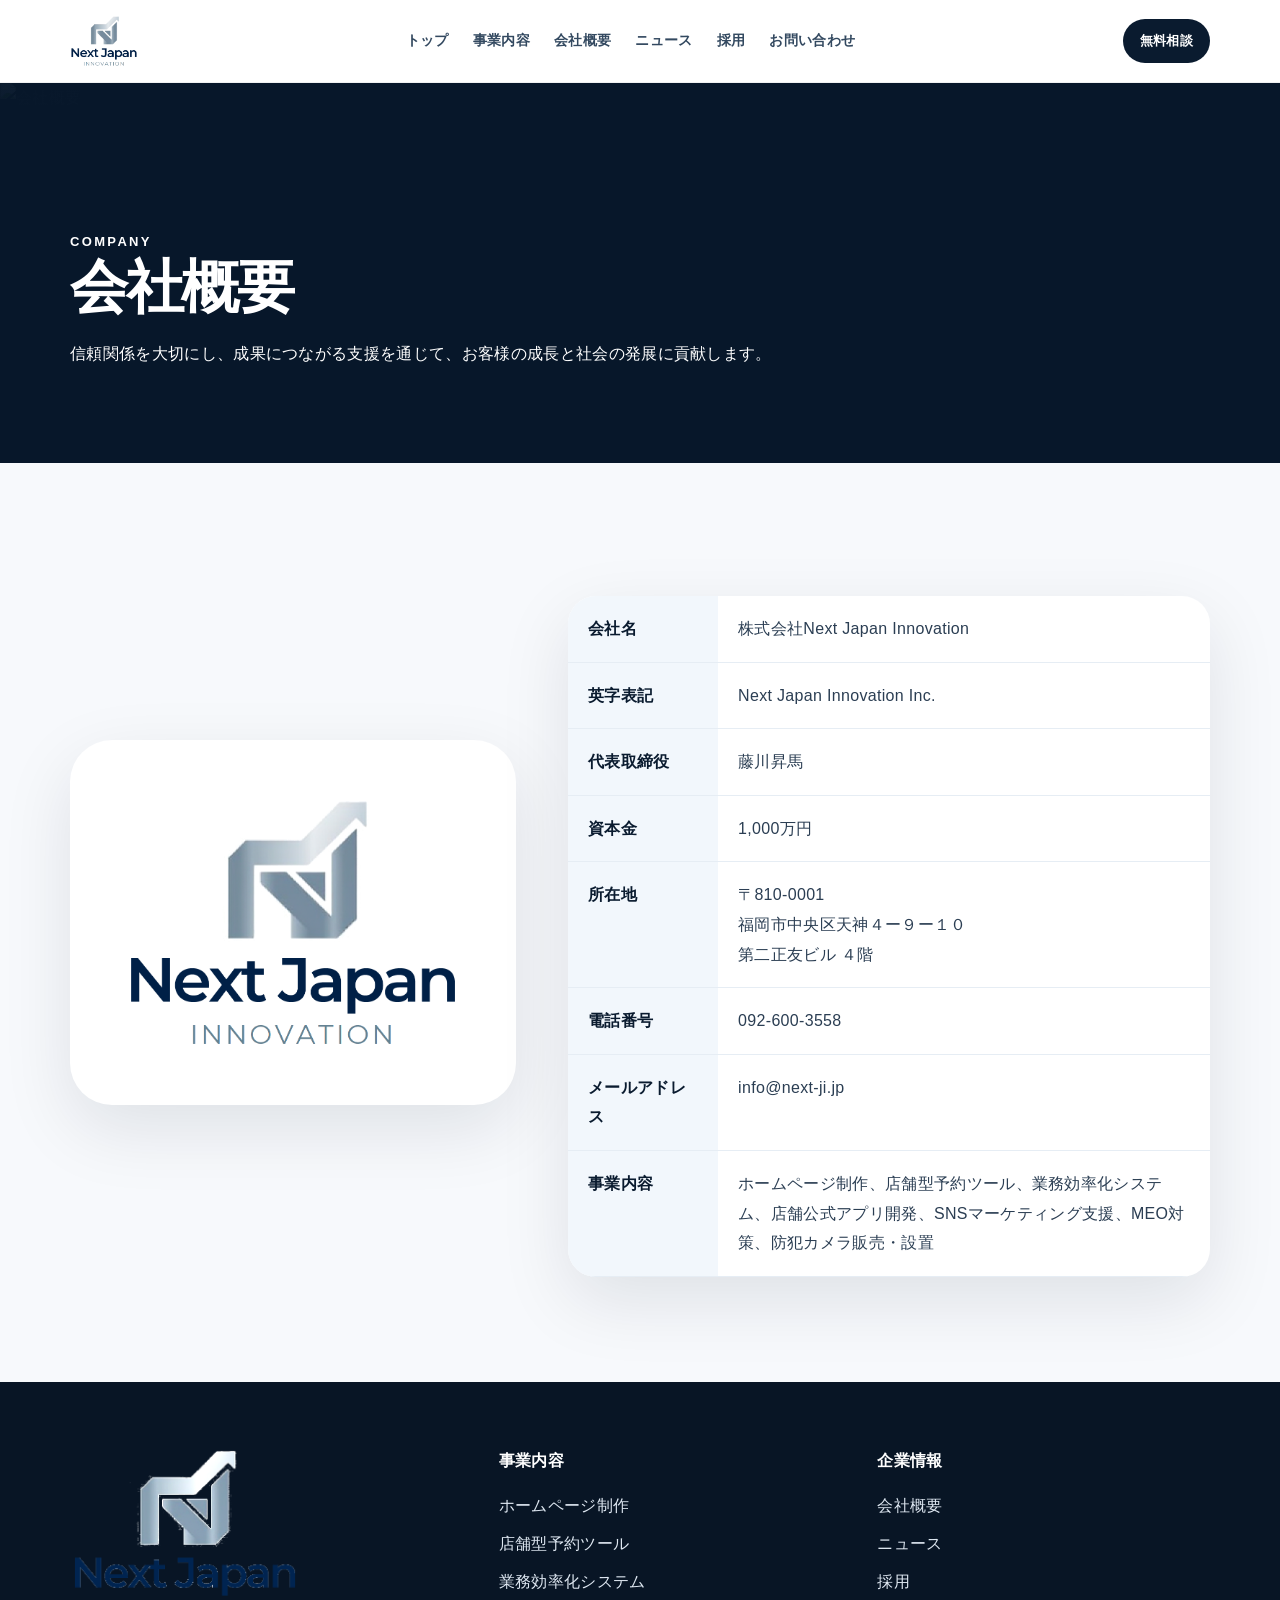
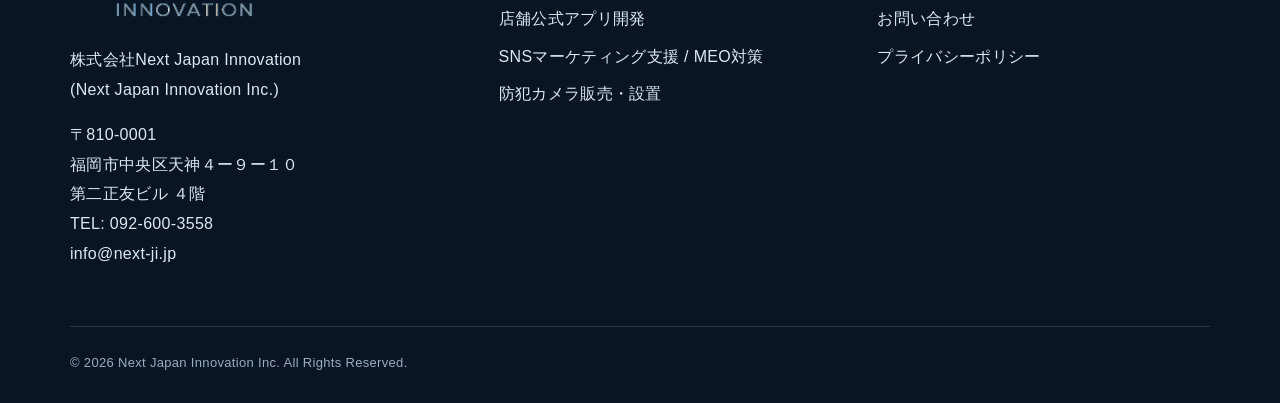
==== commit e0621cd8: "Add files via upload" ====
--- a/company.html
+++ b/company.html
@@ -1,2 +1,63 @@
-<!doctype html><html lang="ja"><head><meta charset="utf-8"><meta name="viewport" content="width=device-width, initial-scale=1"><title>会社概要｜株式会社Next Japan Innovation</title><meta name="description" content="株式会社Next Japan Innovationの会社概要。"><link rel="stylesheet" href="assets/style.css"></head><body><div class="scroll-progress" aria-hidden="true"></div><header class="site-header"><div class="container header-inner"><a class="brand" href="index.html"><img src="assets/nextji-logo.png" alt="Next Japan Innovation"></a><nav class="global-nav"><a href="index.html#philosophy">理念</a><a href="index.html#service">事業内容</a><a href="news.html">ニュース</a><a href="company.html">会社概要</a><a href="recruit.html">採用</a><a href="contact.html">お問い合わせ</a></nav><button class="menu-btn">MENU</button></div></header><main>
-<section class="section company-preview"><div class="container company-grid"><div class="company-logo-card reveal"><img src="assets/nextji-logo.png" alt="Next Japan Innovation"></div><div class="company-info reveal"><p class="section-en">Company</p><h2>会社概要</h2><dl><dt>会社名</dt><dd>株式会社Next Japan Innovation</dd><dt>英字表記</dt><dd>Next Japan Innovation Inc.</dd><dt>代表取締役</dt><dd>藤川昇馬</dd><dt>資本金</dt><dd>1,000万円</dd><dt>所在地</dt><dd>〒810-0001<br>福岡市中央区天神４ー９ー１０<br>第二正友ビル ４階</dd><dt>電話番号</dt><dd>092-600-3558</dd><dt>メールアドレス</dt><dd>info@next-ji.jp</dd><dt>事業内容</dt><dd>ホームページ制作、店舗型予約ツール、業務効率化システム、店舗公式アプリ開発、SNSマーケティング支援、MEO対策、防犯カメラ販売・設置</dd></dl></div></div></section></main><footer class="footer"><div class="container footer-grid"><div><img class="footer-logo" src="assets/nextji-logo.png" alt="Next Japan Innovation"><p>株式会社Next Japan Innovation<br>(Next Japan Innovation Inc.)</p><p>〒810-0001<br>福岡市中央区天神４ー９ー１０<br>第二正友ビル ４階<br>TEL: 092-600-3558<br>info@next-ji.jp</p></div><div><h4>事業内容</h4><ul><li><a href="index.html#service">ホームページ制作</a></li><li><a href="index.html#service">店舗型予約ツール</a></li><li><a href="index.html#service">業務効率化システム</a></li><li><a href="index.html#service">店舗公式アプリ開発</a></li><li><a href="index.html#service">SNSマーケティング支援</a></li><li><a href="index.html#service">MEO対策</a></li><li><a href="index.html#service">防犯カメラ販売・設置</a></li></ul></div><div><h4>企業情報</h4><ul><li><a href="index.html#philosophy">経営理念</a></li><li><a href="company.html">会社概要</a></li><li><a href="news.html">お知らせ</a></li><li><a href="contact.html">お問い合わせ</a></li></ul></div></div><div class="copyright">© 2026 Next Japan Innovation Inc. All Rights Reserved.</div></footer><script src="assets/script.js"></script></body></html>+<!doctype html>
+<html lang="ja">
+<head>
+  <meta charset="utf-8">
+  <meta name="viewport" content="width=device-width, initial-scale=1">
+  <title>会社概要｜株式会社Next Japan Innovation</title>
+  <meta name="description" content="会社概要。">
+  <link rel="stylesheet" href="assets/style.css">
+</head>
+<body>
+<div class="scroll-progress" aria-hidden="true"></div>
+<header class="site-header">
+  <div class="container header-inner">
+    <a class="brand" href="index.html"><img src="assets/nextji-logo.png" alt="Next Japan Innovation"></a>
+    <nav class="global-nav">
+      <a href="index.html">トップ</a>
+      <a href="services.html">事業内容</a>
+      <a href="company.html">会社概要</a>
+      <a href="news.html">ニュース</a>
+      <a href="recruit.html">採用</a>
+      <a href="contact.html">お問い合わせ</a>
+    </nav>
+    <a class="header-contact" href="contact.html">無料相談</a>
+    <button class="menu-btn">MENU</button>
+  </div>
+</header>
+<main>
+<section class="page-hero"><img src="https://images.unsplash.com/photo-1486406146926-c627a92ad1ab?auto=format&fit=crop&w=1400&q=80" alt="会社概要"><div class="container page-title reveal"><p class="section-en">Company</p><h1>会社概要</h1><p>信頼関係を大切にし、成果につながる支援を通じて、お客様の成長と社会の発展に貢献します。</p></div></section><section class="section company-preview"><div class="container company-grid"><div class="company-logo-card reveal"><img src="assets/nextji-logo.png" alt="Next Japan Innovation"></div><div class="company-info reveal"><dl><dt>会社名</dt><dd>株式会社Next Japan Innovation</dd><dt>英字表記</dt><dd>Next Japan Innovation Inc.</dd><dt>代表取締役</dt><dd>藤川昇馬</dd><dt>資本金</dt><dd>1,000万円</dd><dt>所在地</dt><dd>〒810-0001<br>福岡市中央区天神４ー９ー１０<br>第二正友ビル ４階</dd><dt>電話番号</dt><dd>092-600-3558</dd><dt>メールアドレス</dt><dd>info@next-ji.jp</dd><dt>事業内容</dt><dd>ホームページ制作、店舗型予約ツール、業務効率化システム、店舗公式アプリ開発、SNSマーケティング支援、MEO対策、防犯カメラ販売・設置</dd></dl></div></div></section>
+</main>
+<footer class="footer">
+  <div class="container footer-grid">
+    <div>
+      <img class="footer-logo" src="assets/nextji-logo.png" alt="Next Japan Innovation">
+      <p>株式会社Next Japan Innovation<br>(Next Japan Innovation Inc.)</p>
+      <p>〒810-0001<br>福岡市中央区天神４ー９ー１０<br>第二正友ビル ４階<br>TEL: 092-600-3558<br>info@next-ji.jp</p>
+    </div>
+    <div>
+      <h4>事業内容</h4>
+      <ul>
+        <li><a href="service-website.html">ホームページ制作</a></li>
+        <li><a href="service-reservation.html">店舗型予約ツール</a></li>
+        <li><a href="service-system.html">業務効率化システム</a></li>
+        <li><a href="service-app.html">店舗公式アプリ開発</a></li>
+        <li><a href="service-sns-meo.html">SNSマーケティング支援 / MEO対策</a></li>
+        <li><a href="service-camera.html">防犯カメラ販売・設置</a></li>
+      </ul>
+    </div>
+    <div>
+      <h4>企業情報</h4>
+      <ul>
+        <li><a href="company.html">会社概要</a></li>
+        <li><a href="news.html">ニュース</a></li>
+        <li><a href="recruit.html">採用</a></li>
+        <li><a href="contact.html">お問い合わせ</a></li>
+        <li><a href="privacy.html">プライバシーポリシー</a></li>
+      </ul>
+    </div>
+  </div>
+  <div class="copyright">© 2026 Next Japan Innovation Inc. All Rights Reserved.</div>
+</footer>
+<script src="assets/script.js"></script>
+</body>
+</html>
--- a/assets/style.css
+++ b/assets/style.css
@@ -1,125 +1,133 @@
+
 :root{
-  --ink:#0c1b2c;
-  --text:#29394d;
-  --muted:#6a7889;
-  --blue:#0c5fa8;
+  --ink:#0a1b2f;
+  --navy:#07172a;
+  --blue:#0b5faf;
+  --sky:#eaf4fb;
   --light:#f7f9fc;
-  --line:#e7edf3;
+  --line:#e6edf4;
+  --text:#2b3e53;
+  --muted:#6b7b8e;
   --white:#fff;
-  --shadow:0 22px 70px rgba(12,27,44,.10);
+  --shadow:0 24px 70px rgba(7,23,42,.10);
+  --radius:28px;
 }
 *{box-sizing:border-box}
 html{scroll-behavior:smooth}
 body{margin:0;font-family:-apple-system,BlinkMacSystemFont,"Noto Sans JP","Hiragino Sans","Yu Gothic",Meiryo,sans-serif;color:var(--text);background:#fff;line-height:1.85;letter-spacing:.02em}
 a{color:inherit;text-decoration:none}
 img{display:block;max-width:100%}
-.container{width:min(1120px,calc(100% - 40px));margin:auto}
-.scroll-progress{position:fixed;top:0;left:0;height:3px;width:0;background:linear-gradient(90deg,#0c5fa8,#75c8ff);z-index:100}
-.site-header{position:sticky;top:0;z-index:90;background:rgba(255,255,255,.88);backdrop-filter:blur(18px);border-bottom:1px solid rgba(0,0,0,.04)}
-.header-inner{height:82px;display:flex;align-items:center;justify-content:space-between;gap:24px}
+.container{width:min(1140px,calc(100% - 40px));margin:auto}
+.scroll-progress{position:fixed;left:0;top:0;height:3px;width:0;background:linear-gradient(90deg,var(--blue),#7fd7ff);z-index:200}
+.site-header{position:sticky;top:0;z-index:100;background:rgba(255,255,255,.90);backdrop-filter:blur(18px);border-bottom:1px solid rgba(10,27,47,.06)}
+.header-inner{height:82px;display:flex;align-items:center;justify-content:space-between;gap:22px}
 .brand img{height:52px;width:auto}
-.global-nav{display:flex;align-items:center;gap:28px;font-size:14px;font-weight:700;color:#2b3d52}
-.global-nav a{position:relative}
-.global-nav a:after{content:"";position:absolute;left:0;bottom:-8px;width:100%;height:2px;background:#0c5fa8;transform:scaleX(0);transform-origin:left;transition:.25s}
+.global-nav{display:flex;align-items:center;gap:24px;font-size:14px;font-weight:800;color:#334960}
+.global-nav a{position:relative;padding:8px 0}
+.global-nav a:after{content:"";position:absolute;left:0;right:0;bottom:-5px;height:2px;background:var(--blue);transform:scaleX(0);transform-origin:left;transition:.25s}
 .global-nav a:hover:after{transform:scaleX(1)}
-.menu-btn{display:none;border:1px solid var(--line);background:#fff;border-radius:999px;padding:9px 14px;font-weight:800}
-.hero{position:relative;min-height:720px;overflow:hidden}
-.hero-visual{position:absolute;inset:0}
-.hero-visual img{width:100%;height:100%;object-fit:cover;filter:saturate(.95) contrast(1.02)}
-.hero-shade{position:absolute;inset:0;background:linear-gradient(90deg,rgba(255,255,255,.94) 0%,rgba(255,255,255,.78) 38%,rgba(255,255,255,.25) 72%,rgba(255,255,255,.08) 100%)}
-.tech-lines{position:absolute;inset:0;pointer-events:none;opacity:.32}
-.tech-lines span{position:absolute;height:1px;width:42%;background:linear-gradient(90deg,transparent,#0c5fa8,transparent);animation:scanX 6s linear infinite}
-.tech-lines span:nth-child(1){top:22%;left:-20%}
-.tech-lines span:nth-child(2){top:54%;left:-30%;animation-delay:-2s}
-.tech-lines span:nth-child(3){top:77%;left:-24%;animation-delay:-4s}
-.hero-content{position:relative;z-index:2;padding:165px 0 110px}
-.hero-en,.section-en{margin:0 0 14px;color:#0c5fa8;font-size:13px;font-weight:900;letter-spacing:.18em;text-transform:uppercase}
-.hero h1{margin:0;color:var(--ink);font-size:clamp(42px,6.6vw,78px);line-height:1.12;letter-spacing:-.045em}
-.hero-lead{max-width:620px;margin:28px 0 0;color:#37485c;font-size:18px}
-.hero-buttons{display:flex;gap:14px;flex-wrap:wrap;margin-top:34px}
-.btn{display:inline-flex;align-items:center;justify-content:center;min-height:50px;padding:12px 24px;border-radius:999px;background:#0c1b2c;color:#fff;font-weight:800;border:1px solid #0c1b2c;transition:.25s;box-shadow:0 14px 35px rgba(12,27,44,.16)}
-.btn:hover{transform:translateY(-2px);box-shadow:0 18px 45px rgba(12,27,44,.22)}
-.btn-light{background:#fff;color:#0c1b2c;border-color:#fff}
-.btn-outline{background:#fff;color:#0c1b2c;border-color:var(--line);box-shadow:none}
+.header-contact{padding:10px 17px;border-radius:999px;background:var(--ink);color:#fff;font-size:13px;font-weight:800}
+.menu-btn{display:none;border:1px solid var(--line);background:#fff;border-radius:999px;padding:9px 14px;font-weight:900}
+.hero{position:relative;min-height:720px;overflow:hidden;display:flex;align-items:center;background:#f7fbff}
+.hero-bg{position:absolute;inset:0}
+.hero-bg img{width:100%;height:100%;object-fit:cover;filter:saturate(.92) contrast(1.02)}
+.hero-bg:after{content:"";position:absolute;inset:0;background:linear-gradient(90deg,rgba(255,255,255,.96) 0%,rgba(255,255,255,.86) 38%,rgba(255,255,255,.38) 72%,rgba(255,255,255,.18) 100%)}
+.hero-content{position:relative;z-index:2;padding:110px 0}
+.kicker,.section-en{margin:0 0 12px;color:var(--blue);font-size:13px;font-weight:900;letter-spacing:.18em;text-transform:uppercase}
+.hero h1{margin:0;color:var(--ink);font-size:clamp(42px,6vw,76px);line-height:1.12;letter-spacing:-.045em}
+.hero p{max-width:650px;margin:26px 0 0;font-size:18px;color:#34495f}
+.hero-actions{display:flex;flex-wrap:wrap;gap:14px;margin-top:34px}
+.btn{display:inline-flex;align-items:center;justify-content:center;min-height:50px;padding:12px 24px;border-radius:999px;background:var(--ink);color:#fff;font-weight:900;border:1px solid var(--ink);box-shadow:0 16px 36px rgba(10,27,47,.16);transition:.25s}
+.btn:hover{transform:translateY(-2px);box-shadow:0 20px 46px rgba(10,27,47,.23)}
+.btn.light{background:#fff;color:var(--ink);border-color:#fff}
+.btn.outline{background:#fff;color:var(--ink);border-color:var(--line);box-shadow:none}
+.quick-cards{position:relative;margin-top:-72px;z-index:3}
+.quick-grid{display:grid;grid-template-columns:repeat(3,1fr);gap:18px}
+.quick-card{background:#fff;border:1px solid var(--line);border-radius:26px;padding:22px;box-shadow:var(--shadow)}
+.quick-card img{width:100%;height:150px;object-fit:cover;border-radius:18px;margin-bottom:16px}
+.quick-card h3{margin:0 0 8px;color:var(--ink);font-size:20px}
+.quick-card p{margin:0;color:var(--muted);font-size:14px}
 .section{padding:105px 0}
-.philosophy-section{background:#fff}
-.two-column{display:grid;grid-template-columns:.86fr 1.14fr;gap:72px;align-items:start}
-.section-copy h2,.section-center h2,.company-info h2{margin:0;color:var(--ink);font-size:clamp(34px,4.8vw,58px);line-height:1.15;letter-spacing:-.04em}
-.text-block{font-size:16px;color:#34475b}
-.text-block .lead{font-size:20px;color:#18283b;font-weight:700;line-height:1.75}
-.service-section{background:var(--light)}
-.section-center{text-align:center;max-width:820px;margin:0 auto 68px}
-.section-center p{margin:20px auto 0;color:#4b5c70}
-.service-list{display:grid;gap:80px}
-.service-row{display:grid;grid-template-columns:1fr 1fr;gap:56px;align-items:center}
-.service-row.reverse .service-image{order:2}
-.service-image{position:relative;border-radius:0 72px 0 72px;overflow:hidden;box-shadow:var(--shadow);background:#ddd}
-.service-image:after{content:"";position:absolute;inset:0;border:1px solid rgba(255,255,255,.55);pointer-events:none}
-.service-image img{width:100%;height:390px;object-fit:cover;transition:transform .65s ease}
-.service-row:hover .service-image img{transform:scale(1.045)}
-.camera-image img{filter:saturate(1.05) contrast(1.05)}
-.service-no{margin:0 0 10px;color:#0c5fa8;font-size:13px;font-weight:900;letter-spacing:.18em}
-.service-body h3{margin:0 0 20px;color:var(--ink);font-size:34px;line-height:1.25}
-.service-body p{margin:0 0 14px;color:#405267}
-.service-body ul{display:flex;gap:8px;flex-wrap:wrap;list-style:none;padding:0;margin:20px 0 0}
-.service-body li{padding:8px 12px;border:1px solid var(--line);border-radius:999px;background:#fff;font-size:13px;color:#38506a}
-.service-nav{display:flex;gap:10px;flex-wrap:wrap;justify-content:center;margin-top:64px}
-.service-nav a{padding:10px 14px;background:#fff;border:1px solid var(--line);border-radius:999px;font-size:13px;font-weight:700;color:#3a4c61}
-.news-section{background:#fff}
+.section.light{background:var(--light)}
+.section-head{display:flex;justify-content:space-between;align-items:end;gap:28px;margin-bottom:46px}
+.section-head.center{display:block;text-align:center;max-width:850px;margin:0 auto 58px}
+.section-head h2,.page-title h1,.two-copy h2{margin:0;color:var(--ink);font-size:clamp(34px,4.7vw,58px);line-height:1.15;letter-spacing:-.04em}
+.section-head p,.page-title p{margin:18px 0 0;color:#4d6074}
+.two-column{display:grid;grid-template-columns:.9fr 1.1fr;gap:70px;align-items:center}
+.text-block .lead{font-size:20px;color:#15283d;font-weight:700}
+.text-block p{margin:0 0 16px}
+.photo-frame{border-radius:0 70px 0 70px;overflow:hidden;box-shadow:var(--shadow)}
+.photo-frame img{width:100%;height:460px;object-fit:cover}
+.service-grid{display:grid;grid-template-columns:repeat(3,1fr);gap:24px}
+.service-card{display:flex;flex-direction:column;min-height:100%;background:#fff;border:1px solid var(--line);border-radius:28px;overflow:hidden;box-shadow:0 16px 48px rgba(7,23,42,.06);transition:.25s}
+.service-card:hover{transform:translateY(-5px);box-shadow:var(--shadow)}
+.service-card img{width:100%;height:210px;object-fit:cover}
+.service-card-body{padding:24px}
+.service-card-body span{font-size:12px;font-weight:900;letter-spacing:.16em;color:var(--blue)}
+.service-card-body h3{margin:8px 0 10px;color:var(--ink);font-size:22px}
+.service-card-body p{margin:0 0 18px;color:#506276;font-size:14px}
+.link-arrow{margin-top:auto;display:inline-flex;color:var(--blue);font-weight:900;font-size:14px}
+.gallery-strip{display:grid;grid-template-columns:1.2fr .8fr 1fr;gap:18px}
+.gallery-strip img{width:100%;height:300px;object-fit:cover;border-radius:28px;box-shadow:var(--shadow)}
+.gallery-strip img:nth-child(2){margin-top:46px}
 .news-list{border-top:1px solid var(--line);border-bottom:1px solid var(--line)}
 .news-item{display:grid;grid-template-columns:150px 110px 1fr;gap:18px;padding:22px 0;align-items:center}
-.news-item span{display:inline-flex;justify-content:center;padding:5px 12px;border-radius:999px;border:1px solid var(--line);font-size:12px;color:#0c5fa8;font-weight:800}
-.center-button{text-align:center;margin-top:34px}
+.news-item span{display:inline-flex;justify-content:center;padding:5px 12px;border-radius:999px;border:1px solid var(--line);font-size:12px;color:var(--blue);font-weight:800}
 .company-preview{background:var(--light)}
-.company-grid{display:grid;grid-template-columns:.8fr 1.2fr;gap:52px;align-items:center}
+.company-grid{display:grid;grid-template-columns:.82fr 1.18fr;gap:52px;align-items:center}
 .company-logo-card{background:#fff;border-radius:42px;padding:54px;box-shadow:var(--shadow)}
-.company-info dl{display:grid;grid-template-columns:150px 1fr;gap:0;margin:32px 0 0;background:#fff;border-radius:28px;overflow:hidden;box-shadow:var(--shadow)}
+.company-info dl{display:grid;grid-template-columns:150px 1fr;gap:0;margin:28px 0 0;background:#fff;border-radius:28px;overflow:hidden;box-shadow:var(--shadow)}
 .company-info dt,.company-info dd{margin:0;padding:18px 20px;border-bottom:1px solid var(--line)}
-.company-info dt{background:#f3f7fb;font-weight:800;color:var(--ink)}
-.cta-cards{padding:0 0 100px;background:var(--light)}
+.company-info dt{background:#f2f7fc;font-weight:900;color:var(--ink)}
+.cta-cards{padding:0 0 105px;background:var(--light)}
 .cta-grid{display:grid;grid-template-columns:1fr 1fr;gap:24px}
-.cta-card{position:relative;display:block;min-height:220px;padding:34px;border-radius:32px;color:#fff;overflow:hidden;box-shadow:var(--shadow)}
-.cta-card:before{content:"";position:absolute;inset:0;background:linear-gradient(135deg,rgba(12,27,44,.82),rgba(12,95,168,.68));z-index:1}
-.contact-card{background:url('https://www.next-ji.jp/images/service-analytics.png') center/cover}
-.recruit-card{background:url('https://www.next-ji.jp/images/service-consulting.png') center/cover}
-.cta-card span,.cta-card strong,.cta-card p{position:relative;z-index:2}
-.cta-card span{font-size:14px;font-weight:800}
-.cta-card strong{display:block;margin-top:8px;font-size:31px;line-height:1.1}
-.cta-card p{max-width:460px;margin:18px 0 0;color:#e9f1f9}
+.cta-card{position:relative;display:block;min-height:240px;padding:36px;border-radius:34px;color:#fff;overflow:hidden;box-shadow:var(--shadow)}
+.cta-card:before{content:"";position:absolute;inset:0;background:linear-gradient(135deg,rgba(7,23,42,.84),rgba(11,95,175,.62));z-index:1}
+.cta-card > *{position:relative;z-index:2}
+.cta-card strong{display:block;margin-top:8px;font-size:32px;line-height:1.1}
+.cta-card p{max-width:480px;margin:18px 0 0;color:#eaf3fb}
+.contact-card{background:url('https://images.unsplash.com/photo-1497366754035-f200968a6e72?auto=format&fit=crop&w=1200&q=80') center/cover}
+.recruit-card{background:url('https://images.unsplash.com/photo-1552664730-d307ca884978?auto=format&fit=crop&w=1200&q=80') center/cover}
+.page-hero{position:relative;min-height:380px;display:flex;align-items:end;background:var(--navy);overflow:hidden}
+.page-hero img{position:absolute;inset:0;width:100%;height:100%;object-fit:cover;opacity:.36}
+.page-hero:after{content:"";position:absolute;inset:0;background:linear-gradient(90deg,rgba(7,23,42,.92),rgba(7,23,42,.45))}
+.page-title{position:relative;z-index:2;padding:110px 0 76px;color:#fff}
+.page-title h1,.page-title p,.page-title .section-en{color:#fff}
+.detail-layout{display:grid;grid-template-columns:.95fr 1.05fr;gap:54px;align-items:start}
+.detail-photo-grid{display:grid;gap:18px}
+.detail-photo-grid img{width:100%;height:250px;object-fit:cover;border-radius:28px;box-shadow:var(--shadow)}
+.detail-box{background:#fff;border:1px solid var(--line);border-radius:30px;padding:34px;box-shadow:var(--shadow)}
+.detail-box h2{margin:0 0 18px;color:var(--ink);font-size:34px;line-height:1.25}
+.detail-box ul{display:grid;gap:10px;margin:24px 0 0;padding-left:20px}
+.form{display:grid;gap:16px}
+.form input,.form textarea,.form select{width:100%;padding:14px 16px;border:1px solid var(--line);border-radius:14px;background:#fff}
+.form textarea{min-height:160px}
 .footer{background:#081525;color:#dfe8f2;padding:64px 0 28px}
 .footer-grid{display:grid;grid-template-columns:1.15fr 1fr 1fr;gap:46px}
 .footer-logo{width:230px;margin-bottom:24px;filter:brightness(1.14)}
 .footer h4{margin:0 0 16px;color:#fff}
 .footer ul{list-style:none;padding:0;margin:0;display:grid;gap:8px}
 .footer a{color:#dfe8f2}
-.copyright{max-width:1120px;margin:42px auto 0;padding-top:24px;border-top:1px solid rgba(255,255,255,.14);font-size:13px;color:#9badbf;width:min(1120px,calc(100% - 40px))}
+.copyright{max-width:1140px;margin:42px auto 0;padding-top:24px;border-top:1px solid rgba(255,255,255,.14);font-size:13px;color:#9badbf;width:min(1140px,calc(100% - 40px))}
 .reveal{opacity:0;transform:translateY(28px);transition:opacity .75s ease,transform .75s ease}
 .reveal.in{opacity:1;transform:none}
-@keyframes scanX{0%{transform:translateX(0)}100%{transform:translateX(360%)}}
 @media(max-width:980px){
   .global-nav{display:none;position:absolute;left:20px;right:20px;top:82px;flex-direction:column;align-items:flex-start;background:#fff;border:1px solid var(--line);border-radius:22px;padding:20px;box-shadow:var(--shadow)}
   .global-nav.open{display:flex}
-  .menu-btn{display:block}
-  .hero{min-height:650px}
-  .hero-shade{background:linear-gradient(180deg,rgba(255,255,255,.96),rgba(255,255,255,.62))}
-  .two-column,.service-row,.company-grid,.cta-grid,.footer-grid{grid-template-columns:1fr}
-  .service-row.reverse .service-image{order:0}
-  .company-info dl{grid-template-columns:1fr}
-  .company-info dt{border-bottom:0}
+  .header-contact{display:none}.menu-btn{display:block}
+  .hero{min-height:640px}
+  .hero-bg:after{background:linear-gradient(180deg,rgba(255,255,255,.96),rgba(255,255,255,.66))}
+  .quick-grid,.service-grid,.two-column,.company-grid,.cta-grid,.detail-layout,.footer-grid{grid-template-columns:1fr}
+  .section-head{display:block}
+  .gallery-strip{grid-template-columns:1fr}.gallery-strip img:nth-child(2){margin-top:0}
+  .company-info dl{grid-template-columns:1fr}.company-info dt{border-bottom:0}
 }
 @media(max-width:560px){
-  .container{width:min(100% - 28px,1120px)}
-  .header-inner{height:74px}
-  .brand img{height:43px}
-  .global-nav{top:74px}
-  .hero-content{padding:128px 0 84px}
-  .hero h1{font-size:42px}
-  .hero-lead{font-size:16px}
-  .section{padding:78px 0}
-  .service-list{gap:54px}
-  .service-image{border-radius:0 44px 0 44px}
-  .service-image img{height:270px}
-  .service-body h3{font-size:28px}
+  .container{width:min(100% - 28px,1140px)}
+  .header-inner{height:74px}.brand img{height:43px}.global-nav{top:74px}
+  .hero h1{font-size:41px}.hero p{font-size:16px}
+  .section{padding:78px 0}.quick-cards{margin-top:-40px}
+  .service-card img,.gallery-strip img{height:230px}
+  .photo-frame{border-radius:0 46px 0 46px}.photo-frame img{height:320px}
   .news-item{grid-template-columns:1fr;gap:8px}
-  .company-logo-card{padding:32px}
 }
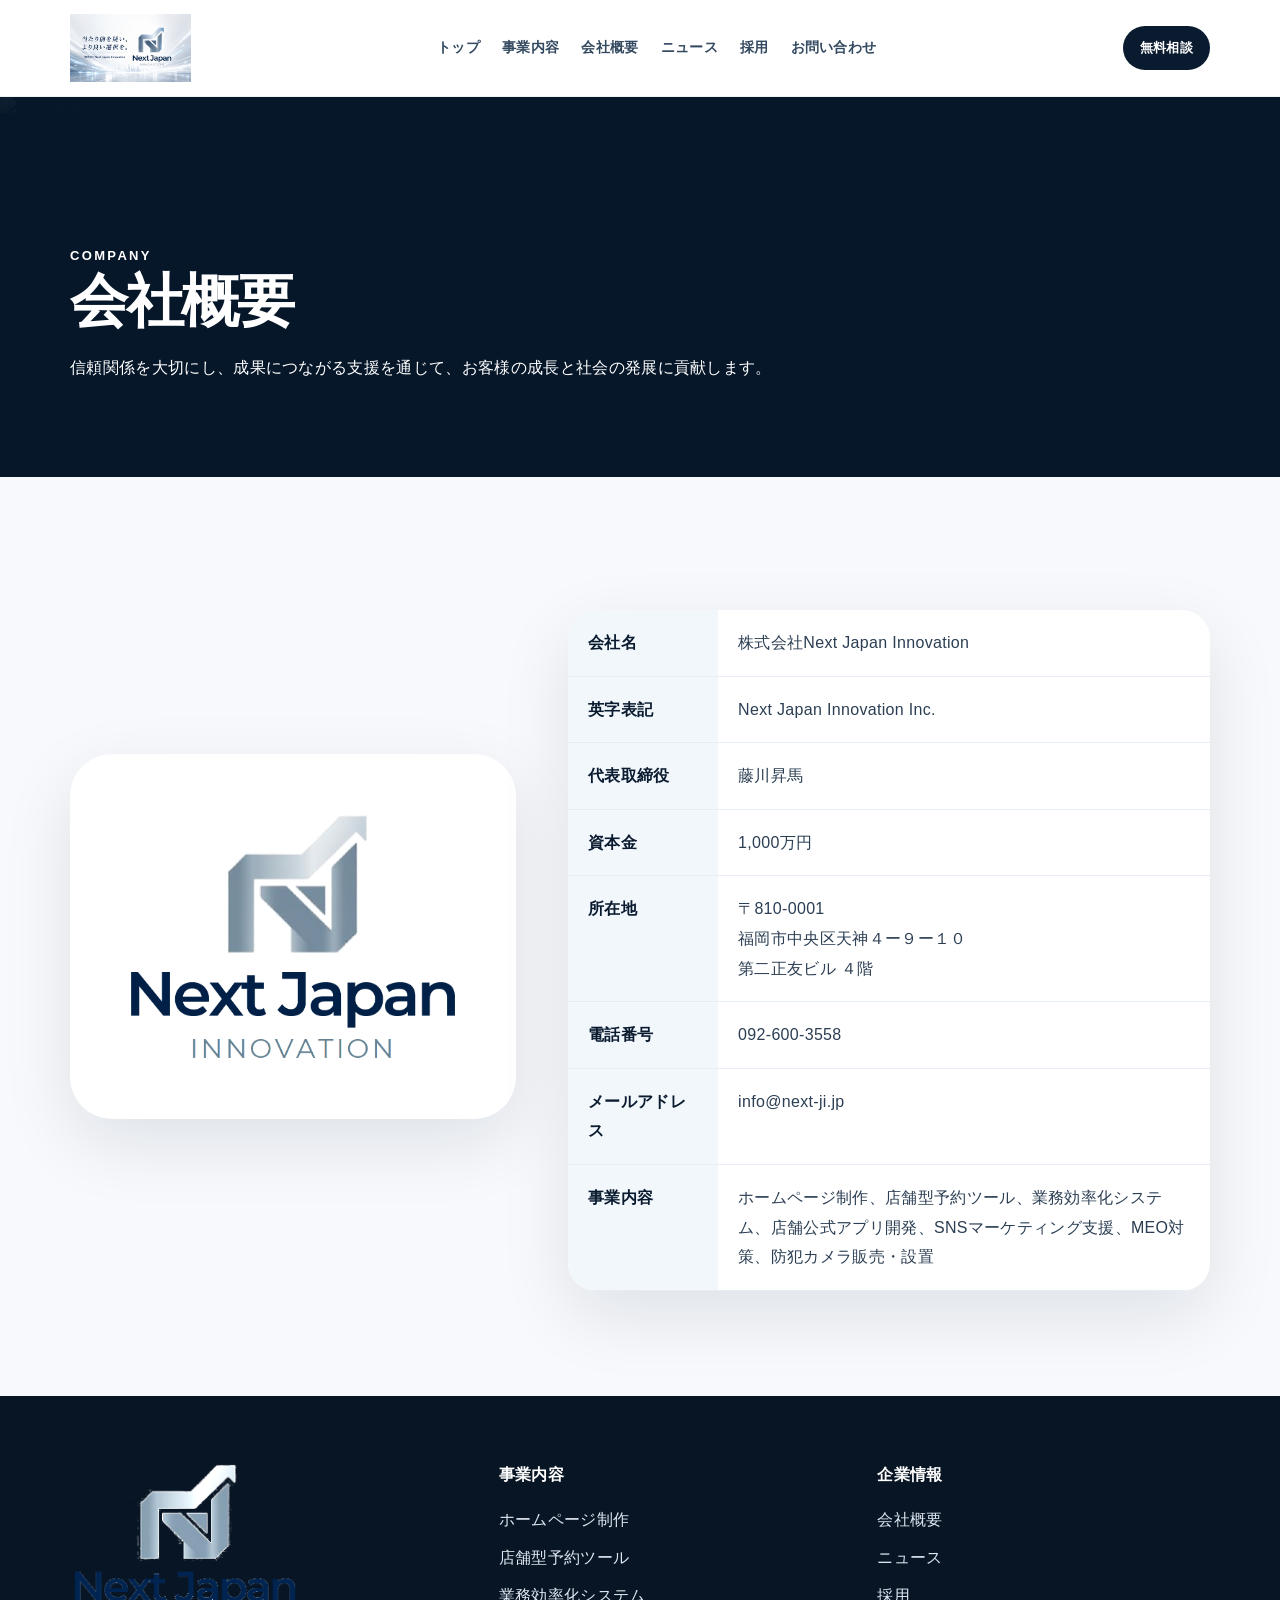
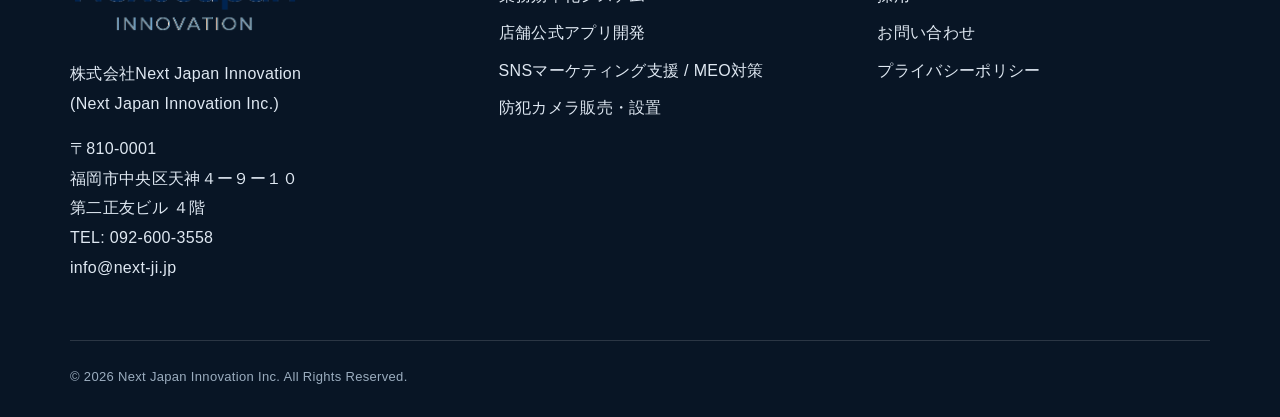
==== commit 7054cf08: "Add files via upload" ====
--- a/company.html
+++ b/company.html
@@ -11,7 +11,7 @@
 <div class="scroll-progress" aria-hidden="true"></div>
 <header class="site-header">
   <div class="container header-inner">
-    <a class="brand" href="index.html"><img src="assets/nextji-logo.png" alt="Next Japan Innovation"></a>
+    <a class="brand" href="index.html"><img src="assets/header-brand.png" alt="株式会社Next Japan Innovation"></a>
     <nav class="global-nav">
       <a href="index.html">トップ</a>
       <a href="services.html">事業内容</a>
--- a/assets/style.css
+++ b/assets/style.css
@@ -20,13 +20,13 @@
 .container{width:min(1140px,calc(100% - 40px));margin:auto}
 .scroll-progress{position:fixed;left:0;top:0;height:3px;width:0;background:linear-gradient(90deg,var(--blue),#7fd7ff);z-index:200}
 .site-header{position:sticky;top:0;z-index:100;background:rgba(255,255,255,.90);backdrop-filter:blur(18px);border-bottom:1px solid rgba(10,27,47,.06)}
-.header-inner{height:82px;display:flex;align-items:center;justify-content:space-between;gap:22px}
-.brand img{height:52px;width:auto}
-.global-nav{display:flex;align-items:center;gap:24px;font-size:14px;font-weight:800;color:#334960}
+.header-inner{height:96px;display:flex;align-items:center;justify-content:space-between;gap:22px}
+.brand img{height:68px;width:auto;max-width:100%;object-fit:contain}
+.global-nav{display:flex;align-items:center;gap:22px;font-size:14px;font-weight:800;color:#334960;flex-shrink:0}
 .global-nav a{position:relative;padding:8px 0}
 .global-nav a:after{content:"";position:absolute;left:0;right:0;bottom:-5px;height:2px;background:var(--blue);transform:scaleX(0);transform-origin:left;transition:.25s}
 .global-nav a:hover:after{transform:scaleX(1)}
-.header-contact{padding:10px 17px;border-radius:999px;background:var(--ink);color:#fff;font-size:13px;font-weight:800}
+.header-contact{padding:10px 17px;border-radius:999px;background:var(--ink);color:#fff;font-size:13px;font-weight:800;flex-shrink:0}
 .menu-btn{display:none;border:1px solid var(--line);background:#fff;border-radius:999px;padding:9px 14px;font-weight:900}
 .hero{position:relative;min-height:720px;overflow:hidden;display:flex;align-items:center;background:#f7fbff}
 .hero-bg{position:absolute;inset:0}
@@ -41,7 +41,7 @@
 .btn:hover{transform:translateY(-2px);box-shadow:0 20px 46px rgba(10,27,47,.23)}
 .btn.light{background:#fff;color:var(--ink);border-color:#fff}
 .btn.outline{background:#fff;color:var(--ink);border-color:var(--line);box-shadow:none}
-.quick-cards{position:relative;margin-top:-72px;z-index:3}
+.quick-cards{position:relative;margin-top:-72px;z-index:3;display:none}
 .quick-grid{display:grid;grid-template-columns:repeat(3,1fr);gap:18px}
 .quick-card{background:#fff;border:1px solid var(--line);border-radius:26px;padding:22px;box-shadow:var(--shadow)}
 .quick-card img{width:100%;height:150px;object-fit:cover;border-radius:18px;margin-bottom:16px}
@@ -112,7 +112,7 @@
 .reveal{opacity:0;transform:translateY(28px);transition:opacity .75s ease,transform .75s ease}
 .reveal.in{opacity:1;transform:none}
 @media(max-width:980px){
-  .global-nav{display:none;position:absolute;left:20px;right:20px;top:82px;flex-direction:column;align-items:flex-start;background:#fff;border:1px solid var(--line);border-radius:22px;padding:20px;box-shadow:var(--shadow)}
+  .global-nav{display:none;position:absolute;left:20px;right:20px;top:96px;flex-direction:column;align-items:flex-start;background:#fff;border:1px solid var(--line);border-radius:22px;padding:20px;box-shadow:var(--shadow)}
   .global-nav.open{display:flex}
   .header-contact{display:none}.menu-btn{display:block}
   .hero{min-height:640px}
@@ -124,7 +124,7 @@
 }
 @media(max-width:560px){
   .container{width:min(100% - 28px,1140px)}
-  .header-inner{height:74px}.brand img{height:43px}.global-nav{top:74px}
+  .header-inner{height:78px}.brand img{height:52px}.global-nav{top:78px}
   .hero h1{font-size:41px}.hero p{font-size:16px}
   .section{padding:78px 0}.quick-cards{margin-top:-40px}
   .service-card img,.gallery-strip img{height:230px}
